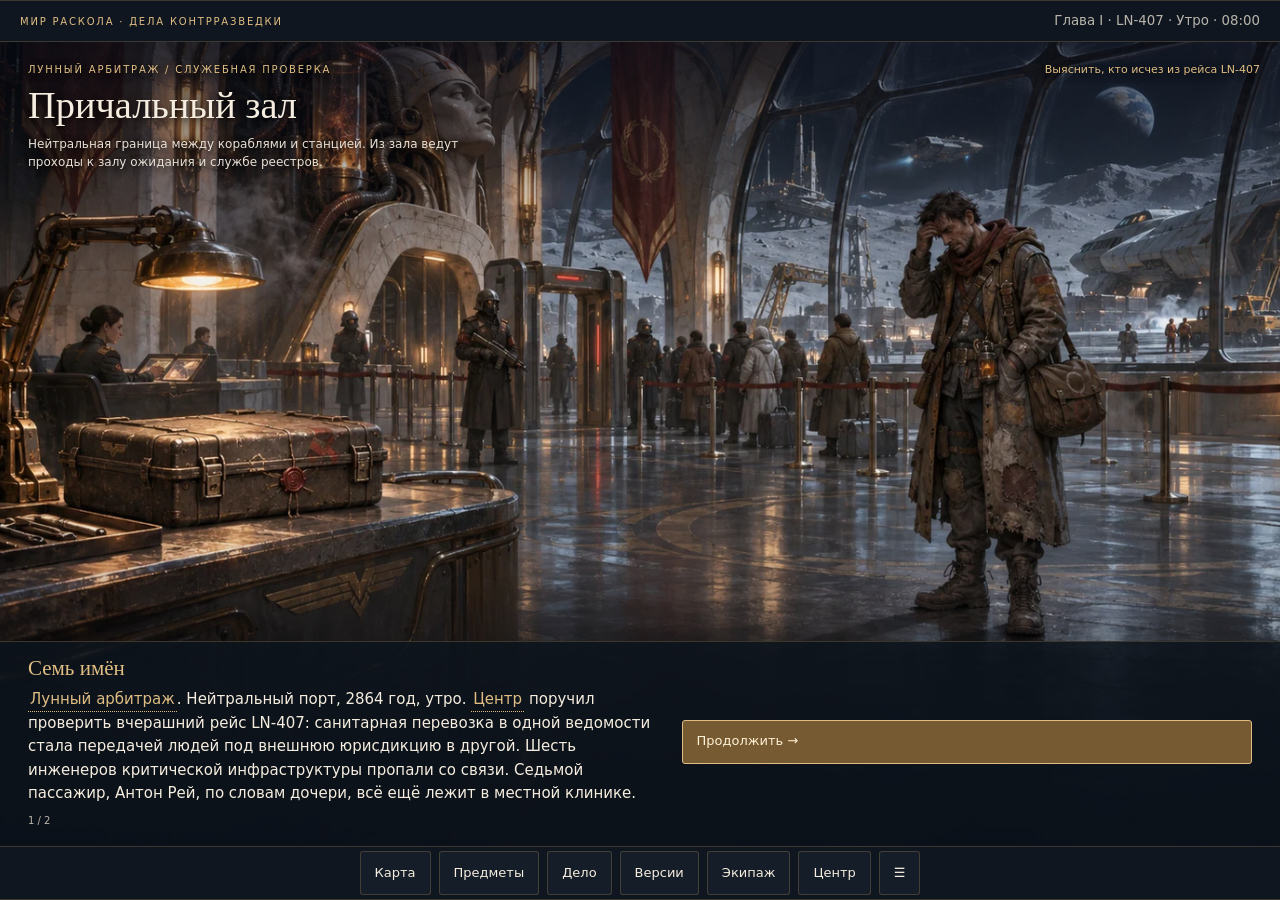
==== site/chapter/index.html @ bfdbfbe1 "Add illustrated lunar port investigation and preserve updated prologue" ====
<!doctype html><html lang="ru"><head><meta charset="utf-8"><meta name="viewport" content="width=device-width,initial-scale=1,viewport-fit=cover"><meta name="theme-color" content="#0b1016"><title>Семь имён · Лишний в списке</title><meta name="description" content="Первое расследование контрразведки в лунном порту."><link rel="stylesheet" href="style.css"><script defer src="data.js"></script><script defer src="engine.js"></script><script defer src="ui.js"></script></head><body><main id="app"></main><dialog id="panel"></dialog><div id="notice" role="status" aria-live="polite"></div><noscript>Включите JavaScript для игры.</noscript></body></html>
---- site/chapter/style.css ----
:root{color-scheme:dark;--ink:#f5eddf;--muted:#b8b4ac;--gold:#dfbd83;--edge:#aa8b584d;--dark:#0a1017;font:16px/1.5 system-ui,sans-serif}*{box-sizing:border-box}body{margin:0;background:var(--dark);color:var(--ink);overflow:hidden}button,a,select{font:inherit;touch-action:manipulation}button{cursor:pointer}button:disabled{opacity:.4;cursor:default}button:focus-visible,a:focus-visible{outline:2px solid var(--gold);outline-offset:3px}h1,h2,h3,p{margin:0}h1,h2,h3{font-family:Georgia,serif;font-weight:400}button{color:inherit}#app{height:100vh;height:100dvh}.game{height:100%;display:grid;grid-template-rows:42px minmax(0,1fr) 54px;max-width:1920px;margin:auto}.top,.toolbar{display:flex;align-items:center;gap:8px;padding:4px 20px;background:#10161f;border-block:1px solid var(--edge)}.top{justify-content:space-between}.brand,.eyebrow{font-size:10px;letter-spacing:.18em;text-transform:uppercase;color:var(--gold)}.top small{color:var(--muted)}.scene{position:relative;isolation:isolate;overflow:hidden;background:#28313a var(--art) center/cover no-repeat;min-height:0}.scene:before{content:'';position:absolute;z-index:-1;inset:0;background:linear-gradient(180deg,#070c18ad,transparent 28%,transparent 55%,#070c1888)}.place{position:absolute;left:28px;top:20px;text-shadow:0 2px 9px #000;pointer-events:none}.place h1{font-size:clamp(23px,3vw,40px)}.place p{font-size:12px;max-width:460px;color:#e7e0d5}.objective{position:absolute;right:20px;top:20px;font-size:11px;color:var(--gold);max-width:240px;text-align:right;text-shadow:0 2px 8px #000}.toolbar{justify-content:center;overflow-x:auto}.btn,.toolbar button,.choices button{min-height:44px;border:1px solid var(--edge);background:#17212bcc;padding:9px 14px;border-radius:3px;color:var(--ink);font-size:13px}.btn:hover,.toolbar button:hover,.choices button:hover{background:#3b342b;border-color:var(--gold)}.btn.primary{background:#ac8750;color:#111820;border-color:#e2bc7c}.hotspot{position:absolute;left:var(--x);top:var(--y);transform:translate(-50%,-50%);min-width:48px;min-height:48px;border:1px solid #e3c391b8;background:#111b279c;border-radius:50%;color:var(--gold);font-size:24px;box-shadow:0 0 20px #0007}.hotspot span{position:absolute;left:50%;top:100%;transform:translateX(-50%);font-size:11px;white-space:nowrap;background:#101722e0;padding:2px 6px;border-radius:3px;pointer-events:none}.hotspot.taken{opacity:.48}.actor{position:absolute;left:62%;top:16%;height:64%;width:24%;background:transparent;border:1px solid transparent;border-radius:45%;text-shadow:0 2px 7px #000}.actor:hover{border-color:#dfbd8366;background:#dfbd830b}.actor span{position:absolute;bottom:14%;left:50%;transform:translateX(-50%);background:#0c1421dd;border:1px solid var(--edge);padding:5px 12px;white-space:nowrap;border-radius:3px;font-size:12px}.thought{position:absolute;left:26px;bottom:24px;width:min(540px,65%);background:linear-gradient(90deg,#0a1118f5,#0a1118bf);border-left:2px solid var(--gold);padding:15px 20px;font-family:Georgia,serif;font-style:italic;font-size:16px;box-shadow:0 12px 40px #0005}.thought button{float:right;border:0;background:none;color:var(--gold);min-width:44px;min-height:44px;margin:-10px -12px 0 8px}.conversation{position:absolute;bottom:0;left:0;right:0;background:linear-gradient(180deg,#0c131be8,#0b1119fa);border-top:1px solid var(--edge);padding:14px 28px 18px;box-shadow:0 -15px 50px #0004;display:grid;grid-template-columns:minmax(0,1.1fr) minmax(0,1fr);gap:26px}.speaker{color:var(--gold);font:21px Georgia,serif;margin-bottom:7px}.speech{font-size:15px;line-height:1.55;min-height:3.1em;max-width:76ch}.speech em{color:#d6bf9e}.speech-controls{display:flex;align-items:center;gap:7px;margin-top:8px}.speech-controls small{font-size:10px;color:var(--muted)}.choices{display:grid;gap:5px;align-content:center}.choices button{text-align:left;background:#1b2530dd;line-height:1.3}.choices small{color:var(--muted);font-size:10px}.exit-list{position:absolute;bottom:20px;right:20px;display:flex;gap:6px;max-width:50%;flex-wrap:wrap;justify-content:flex-end}dialog{width:min(1000px,94vw);max-height:88dvh;border:1px solid #ad8b575e;background:#111a24;color:var(--ink);padding:0;border-radius:5px;box-shadow:0 25px 100px #000c}dialog::backdrop{background:#02060aba;backdrop-filter:blur(4px)}.panel-head{position:sticky;top:0;z-index:3;background:#111a24f5;padding:18px 24px 12px;display:flex;justify-content:space-between;align-items:center;border-bottom:1px solid var(--edge)}.panel-head h2{font-size:27px}.panel-body{padding:20px 24px;display:grid;gap:15px}.panel-body p{font-size:14px;line-height:1.65}.grid{display:grid;grid-template-columns:repeat(3,minmax(0,1fr));gap:10px}.card{padding:15px;background:#1a2530;border:1px solid var(--edge);border-radius:3px;display:grid;gap:10px;text-align:left}.card h3{font-size:20px}.card small,.muted{font-size:12px;color:var(--muted)}.actions{display:flex;gap:8px;flex-wrap:wrap}.tabs{display:flex;gap:5px;flex-wrap:wrap}.selected{outline:2px solid var(--gold)}.item-art{width:100%;max-height:250px;object-fit:contain;background:#081019;border:1px solid var(--edge);border-radius:4px}.detail-layout{display:grid;grid-template-columns:1fr 1.2fr;gap:24px;align-items:start}.document{padding:25px;background:#d6cdb9;color:#2c302f;font-family:Georgia,serif;font-size:17px!important;white-space:pre-wrap;border-left:8px solid #a4997f}.feedback{color:var(--gold);font-size:13px;min-height:20px}.evidence-list{display:grid;grid-template-columns:repeat(2,minmax(0,1fr));gap:7px}.evidence-choice{min-height:44px;background:#1c2835;border:1px solid var(--edge);text-align:left;padding:10px;color:var(--ink);border-radius:3px}.case-map{position:relative;background:linear-gradient(130deg,#172330,#101823);border:1px solid var(--edge);padding:20px}.case-map .grid{grid-template-columns:repeat(2,minmax(0,1fr))}.case-map .card{min-height:130px;background-position:center;background-size:cover;box-shadow:inset 0 0 0 1000px #07101aaa;text-shadow:0 2px 8px #000}.case-map .card:hover{box-shadow:inset 0 0 0 1000px #07101a66}.counter{color:var(--gold);font-size:11px;letter-spacing:.08em}.ending{position:absolute;inset:0;background:linear-gradient(90deg,#08101af5,#08101aa0);display:grid;align-content:center;padding:5vw;gap:18px}.ending h1{font-size:clamp(32px,5vw,64px);max-width:700px}.ending p{max-width:720px;font-size:17px}.cinema{position:absolute;inset:0;background:linear-gradient(90deg,#09111bf2,#09111b77);display:grid;align-content:center;padding:5vw;gap:16px;animation:reveal .5s ease}.cinema p{max-width:650px;font:24px/1.5 Georgia,serif}.cinema .actions{max-width:650px}#notice{position:fixed;z-index:10;left:50%;bottom:70px;transform:translateX(-50%);background:#152131ed;border:1px solid var(--edge);border-radius:3px;max-width:min(700px,90vw);padding:10px 18px;pointer-events:none;font-size:13px}#notice:empty{display:none}@keyframes reveal{from{opacity:0;filter:blur(4px)}to{opacity:1;filter:none}}@media(max-width:900px){.game{grid-template-rows:34px minmax(0,1fr) 51px}.top,.toolbar{padding:3px 10px}.top .brand{font-size:8px}.toolbar{gap:4px}.toolbar button{padding:7px 10px;font-size:11px;white-space:nowrap}.place{left:16px;top:12px}.place p{max-width:360px;font-size:11px}.objective{right:12px;top:12px;max-width:160px;font-size:10px}.conversation{gap:15px;padding:10px 16px}.speech{font-size:13px}.speaker{font-size:18px;margin-bottom:4px}.choices button{font-size:11px;padding:7px 10px}.speech-controls .btn{font-size:11px;padding:5px 8px}.hotspot span{font-size:10px}.grid{grid-template-columns:repeat(2,minmax(0,1fr))}.thought{font-size:14px;padding:12px 16px;bottom:18px;left:16px;max-width:60%}.panel-body{padding:16px}.panel-head{padding:12px 16px}.actor span{font-size:11px}.detail-layout{grid-template-columns:.8fr 1.2fr}}@media(max-height:550px){.place p{display:none}.conversation{padding:8px 16px;gap:14px}.speaker{font-size:17px;margin-bottom:3px}.speech{font-size:12px;line-height:1.4}.choices button{font-size:11px;min-height:44px}.speech-controls{margin-top:4px}.thought{font-size:13px;padding:8px 14px;max-width:55%}.panel-head h2{font-size:22px}.panel-body{padding:12px 18px}.objective{max-width:200px}}@media(prefers-reduced-motion:reduce){*{animation:none!important}}
.workbench{padding:18px;background:#08121c;border:1px solid #c3a47155;display:grid;gap:16px}.workbench-header{display:flex;justify-content:space-between;gap:15px}.workbench-columns{display:grid;grid-template-columns:1fr 1fr;gap:14px}.source-sheet{border:1px solid #8f947c55;background:#d1c9b8;color:#1c2c31;padding:15px;display:grid;gap:8px}.source-sheet h3{font-size:20px}.source-sheet button{background:#b5ad9a;border:1px solid #858374;color:#1b292e;min-height:48px;text-align:left;padding:8px 12px}.source-sheet button.selected{background:#e8d7aa;outline-color:#6e5026}.source-sheet small{font-size:11px;letter-spacing:.07em}.instrument{width:100%;height:110px;background:#04101a;border:1px solid #5e8a8777}.instrument polyline{fill:none;stroke:#90cbb4;stroke-width:2}.packet{min-height:70px;display:grid;gap:5px;background:#142834;border:1px solid #54817b;color:#b8e3d5;padding:12px;text-align:left}.packet code{font-size:14px;letter-spacing:.08em}.slot-row{display:flex;gap:8px;align-items:stretch;flex-wrap:wrap}.slot{border:1px dashed #b59c72;min-height:55px;min-width:90px;padding:8px;display:grid;align-content:center;font-size:12px;color:var(--gold)}.event-tile{display:grid;gap:6px;border:1px solid var(--edge);background:#203040;min-height:80px;text-align:left;color:var(--ink);padding:12px}.event-tile small{color:var(--gold)}.lab-table{border-collapse:collapse;width:100%;font-size:13px}.lab-table td,.lab-table th{padding:12px;border:1px solid #4f777055;text-align:left}.lab-table th{color:var(--gold)}.lab-table button{min-height:44px;background:#1c3b3d;color:var(--ink);border:1px solid #749b88;padding:8px 12px}.lab-table .selected{background:#416b59}.construct-note{font:italic 14px Georgia,serif;color:#c5b699}
.remote-contact{position:absolute;right:20px;top:96px;border-color:var(--gold);background:#0c1a28dd;max-width:260px;font-size:12px}
.lore-link{display:inline;color:var(--gold);background:none;border:0;border-bottom:1px dotted currentColor;padding:0 2px;margin:0;font:inherit;line-height:inherit;cursor:help}.lore-link:hover{color:#ffe1ab;border-bottom-style:solid}.document .lore-link{color:#584220}.lore-link:focus-visible{outline:2px solid var(--gold)}
.illustrated-map{position:relative;aspect-ratio:16/9;background:#17212e url('assets/station-map.webp') center/cover;border:1px solid var(--edge);border-radius:4px;box-shadow:inset 0 0 100px #03071266}.map-pin{position:absolute;left:var(--x);top:var(--y);transform:translate(-50%,-50%);min-width:48px;min-height:48px;background:#07111ccf;border:1px solid #d3b785;border-radius:50%;color:#ffe0a5;font-size:24px;box-shadow:0 0 15px #0008}.map-pin span{position:absolute;left:50%;top:100%;transform:translateX(-50%);background:#08121fea;border:1px solid var(--edge);font-size:11px;font-weight:400;white-space:nowrap;padding:3px 8px;border-radius:3px}.map-pin:hover,.map-pin:focus-visible{background:#9b7b3c;border-color:#fff1cf;box-shadow:0 0 25px #ffd99b66}.map-pin.here{border-width:2px;background:#5c4726df}.map-caption{display:flex;justify-content:space-between;gap:10px;color:var(--gold);font-size:10px;letter-spacing:.12em}.encounter-art{width:100%;max-height:290px;object-fit:cover;border:1px solid var(--edge);border-radius:3px}.cinema{background-image:linear-gradient(90deg,#07101af2,#07101a92),var(--combat-art);background-size:cover;background-position:center}.map-caption small{color:var(--muted);letter-spacing:0}
.illustrated-map{width:min(100%,calc(58dvh * 16 / 9));margin-inline:auto}
.btn.primary{background:#765a31;color:#fff1d5;border-color:#dfbd83}.btn.primary:hover{background:#8a6a3a;color:#fff8e9}
.ending h1{font-size:clamp(29px,4.1vw,54px)}.ending p{font-size:16px;line-height:1.5}.ending .muted{font-size:12px}.ending .actions{gap:6px}@media(max-height:550px){.ending{padding:22px 32px;gap:11px}.ending h1{font-size:30px}.ending p{font-size:14px}.ending .muted{font-size:11px}}
.item-thumb{display:block;width:100%;height:100px;object-fit:cover;border-radius:3px;border:1px solid #ad8e5855;background:#08121b}.inventory-card{align-content:start}.inventory-card h3{font-size:18px}.remote-contact{max-width:290px;line-height:1.3}
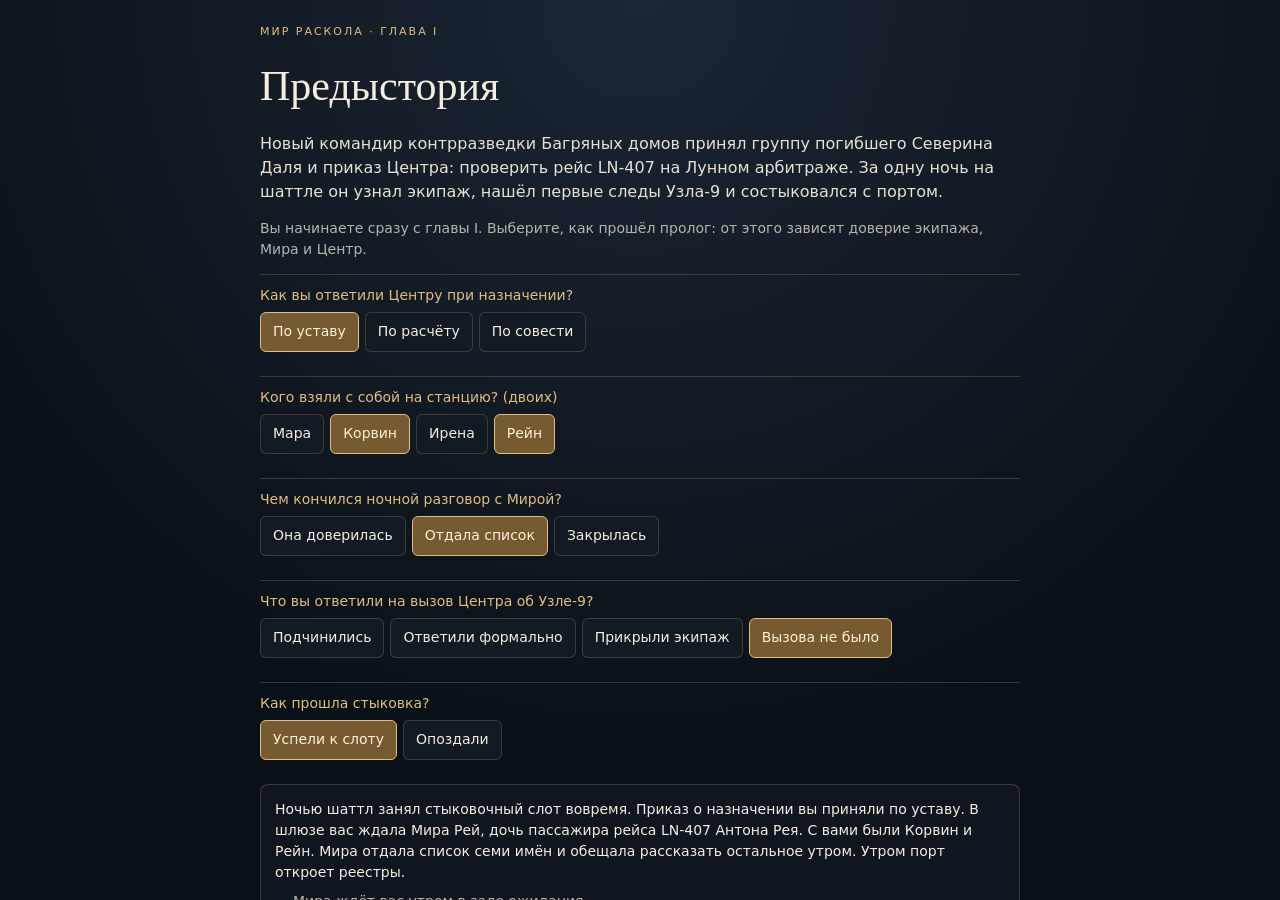
==== commit b1770efa: "Глава I после пролога: перенос в main, связка сюжета и предыстория - Глава I «Семь имён» перенесена " ====
--- a/site/chapter/index.html
+++ b/site/chapter/index.html
@@ -1 +1 @@
-<!doctype html><html lang="ru"><head><meta charset="utf-8"><meta name="viewport" content="width=device-width,initial-scale=1,viewport-fit=cover"><meta name="theme-color" content="#0b1016"><title>Семь имён · Лишний в списке</title><meta name="description" content="Первое расследование контрразведки в лунном порту."><link rel="stylesheet" href="style.css"><script defer src="data.js"></script><script defer src="engine.js"></script><script defer src="ui.js"></script></head><body><main id="app"></main><dialog id="panel"></dialog><div id="notice" role="status" aria-live="polite"></div><noscript>Включите JavaScript для игры.</noscript></body></html>
+<!doctype html><html lang="ru"><head><meta charset="utf-8"><meta name="viewport" content="width=device-width,initial-scale=1,viewport-fit=cover"><meta name="theme-color" content="#0b1016"><title>Семь имён · Лишний в списке</title><meta name="description" content="Первое расследование контрразведки в лунном порту."><link rel="stylesheet" href="style.css?v=1"><script defer src="data.js?v=1"></script><script defer src="engine.js?v=1"></script><script defer src="prior.js?v=1"></script><script defer src="ui.js?v=1"></script></head><body><main id="app"></main><dialog id="panel"></dialog><div id="notice" role="status" aria-live="polite"></div><noscript>Включите JavaScript для игры.</noscript></body></html>
--- a/site/chapter/style.css
+++ b/site/chapter/style.css
@@ -7,3 +7,19 @@
 .btn.primary{background:#765a31;color:#fff1d5;border-color:#dfbd83}.btn.primary:hover{background:#8a6a3a;color:#fff8e9}
 .ending h1{font-size:clamp(29px,4.1vw,54px)}.ending p{font-size:16px;line-height:1.5}.ending .muted{font-size:12px}.ending .actions{gap:6px}@media(max-height:550px){.ending{padding:22px 32px;gap:11px}.ending h1{font-size:30px}.ending p{font-size:14px}.ending .muted{font-size:11px}}
 .item-thumb{display:block;width:100%;height:100px;object-fit:cover;border-radius:3px;border:1px solid #ad8e5855;background:#08121b}.inventory-card{align-content:start}.inventory-card h3{font-size:18px}.remote-contact{max-width:290px;line-height:1.3}
+
+/* Предыстория перед главой */
+.prequel{position:fixed;inset:0;z-index:50;overflow-y:auto;background:radial-gradient(circle at 50% 0,#1b2633,#0a1017 70%);padding:24px 16px calc(24px + env(safe-area-inset-bottom))}
+.pq-card{max-width:760px;margin:0 auto;display:grid;gap:14px}
+.pq-kicker{font-size:11px;letter-spacing:.18em;text-transform:uppercase;color:var(--gold)}
+.pq-card h1{font-size:clamp(28px,5vw,42px)}
+.pq-lead{color:#e7e0d5}.pq-note{color:var(--muted);font-size:14px}
+.pq-q{display:grid;gap:6px;padding:10px 0;border-top:1px solid var(--edge)}
+.pq-q>span{font-size:14px;color:var(--gold)}
+.pq-seg{display:flex;flex-wrap:wrap;gap:6px}
+.pq-seg button{padding:8px 12px;font-size:14px;border:1px solid var(--edge);border-radius:6px;background:#121a24;min-height:40px}
+.pq-seg button.on{background:#765a31;border-color:var(--gold);color:#fff1d5}
+.pq-story{padding:14px;border:1px solid var(--edge);border-radius:8px;background:#0f1620;display:grid;gap:8px;font-size:14px}
+.pq-story ul{margin:0;padding-left:18px;color:var(--muted)}
+.pq-actions{display:flex;flex-wrap:wrap;gap:8px}
+.pq-actions .btn{font-size:15px;padding:10px 16px;min-height:44px;display:inline-flex;align-items:center;text-decoration:none}
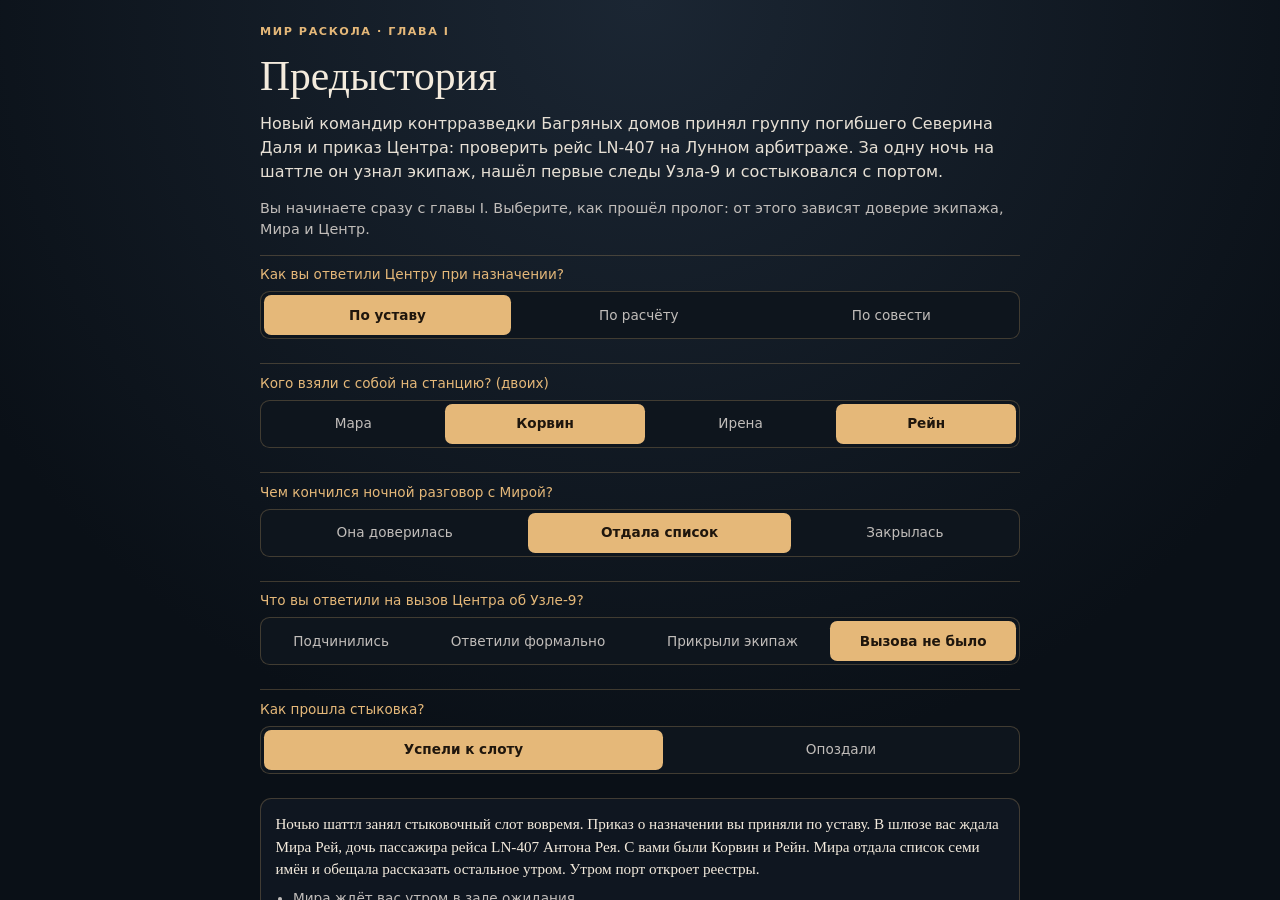
==== commit bd069f61: "Глава I в стиле пролога: общий интерфейс, эффекты и настройки - Глава подключает стили пролога: шапк" ====
--- a/site/chapter/index.html
+++ b/site/chapter/index.html
@@ -1 +1,28 @@
-<!doctype html><html lang="ru"><head><meta charset="utf-8"><meta name="viewport" content="width=device-width,initial-scale=1,viewport-fit=cover"><meta name="theme-color" content="#0b1016"><title>Семь имён · Лишний в списке</title><meta name="description" content="Первое расследование контрразведки в лунном порту."><link rel="stylesheet" href="style.css?v=1"><script defer src="data.js?v=1"></script><script defer src="engine.js?v=1"></script><script defer src="prior.js?v=1"></script><script defer src="ui.js?v=1"></script></head><body><main id="app"></main><dialog id="panel"></dialog><div id="notice" role="status" aria-live="polite"></div><noscript>Включите JavaScript для игры.</noscript></body></html>
+<!doctype html>
+<html lang="ru">
+<head>
+<meta charset="utf-8">
+<meta name="viewport" content="width=device-width,initial-scale=1,viewport-fit=cover">
+<meta http-equiv="Cache-Control" content="no-cache">
+<meta name="theme-color" content="#10151b">
+<meta name="description" content="Мир Раскола. Глава I «Семь имён»: первое расследование контрразведки в лунном порту.">
+<title>Семь имён · Мир Раскола</title>
+<script>
+/* Если браузер показал старую страницу из кэша, сверяемся с опубликованной версией и перезагружаемся */
+(function(){var built='v=1'.slice(2);try{fetch('./version.txt?'+Date.now(),{cache:'no-store'}).then(function(r){return r.ok?r.text():'';}).then(function(t){t=t.trim();if(t&&t!==built&&sessionStorage.getItem('tk-ch-reloaded')!==t){sessionStorage.setItem('tk-ch-reloaded',t);location.replace(location.pathname+location.search+(location.search?'&':'?')+'v='+t);}}).catch(function(){});}catch(e){}})();
+</script>
+<link rel="stylesheet" href="../prologue/prologue.css?v=1">
+<link rel="stylesheet" href="./style.css?v=1">
+<script src="./data.js?v=1" defer></script>
+<script src="./engine.js?v=1" defer></script>
+<script src="./prior.js?v=1" defer></script>
+<script src="./fx.js?v=1" defer></script>
+<script src="./ui.js?v=1" defer></script>
+</head>
+<body>
+<div id="app"></div>
+<dialog id="panel" aria-labelledby="panel-title"></dialog>
+<div id="status" role="status" aria-live="polite"></div>
+<noscript>Для игры требуется JavaScript.</noscript>
+</body>
+</html>
--- a/site/prologue/prologue.css
+++ b/site/prologue/prologue.css
@@ -0,0 +1,1046 @@
+:root {
+  color-scheme: dark;
+  --ink: #f4ebdd;
+  --muted: #c1bdba;
+  --gold: #e5b879;
+  --edge: #b794634d;
+  --panel: #151c25;
+  --dark: #090e15;
+  --gutter: clamp(.7rem, 2.5vw, 2rem);
+  font: 16px/1.45 system-ui, sans-serif;
+}
+* { box-sizing: border-box; }
+body { margin: 0; background: var(--dark); color: var(--ink); }
+button, a, select { font: inherit; }
+button, a { touch-action: manipulation; }
+button { cursor: pointer; }
+button:disabled { cursor: default; opacity: .54; }
+:focus-visible { outline: 2px solid #ffe2a8; outline-offset: 3px; }
+a { color: var(--gold); }
+h1, h2, h3, p { margin: 0; }
+h1, h2 { font-family: Georgia, serif; font-weight: 500; }
+h1 { font-size: clamp(1.35rem, 3.4vw, 2.9rem); line-height: 1.04; }
+h2 { font-size: clamp(1.3rem, 3vw, 1.95rem); }
+p { line-height: 1.48; overflow-wrap: anywhere; }
+small, .muted { color: var(--muted); }
+#app { height: 100vh; height: 100dvh; }
+.game {
+  height: 100%;
+  display: grid;
+  grid-template-rows: auto minmax(0, 1fr) auto;
+  max-width: 1800px;
+  margin: auto;
+  overflow: hidden;
+  background: var(--dark);
+}
+.top, .hud {
+  display: flex;
+  align-items: center;
+  gap: .4rem;
+  padding: .25rem var(--gutter);
+  background: linear-gradient(110deg, #131b26, #10151e 72%);
+  border-block: 1px solid #a78b5e3b;
+}
+.top { justify-content: space-between; min-height: 2.4rem; }
+.hud { justify-content: center; flex-wrap: wrap; }
+.brand, .kicker {
+  letter-spacing: .14em;
+  text-transform: uppercase;
+  font-size: .67rem;
+  font-weight: 750;
+  color: var(--gold);
+}
+.top-title { font-size: .82rem; color: var(--muted); }
+.scene {
+  position: relative;
+  isolation: isolate;
+  min-height: 0;
+  overflow: hidden;
+  background: #202831 var(--art) var(--art-position, center 54%) / cover no-repeat;
+}
+.scene::before {
+  position: absolute;
+  inset: 0;
+  z-index: -1;
+  content: "";
+  background: linear-gradient(180deg, #080d16ae, transparent 24%, transparent 67%, #070c14bd);
+  pointer-events: none;
+}
+.scene header {
+  position: absolute;
+  z-index: 2;
+  inset: .8rem var(--gutter) auto;
+  pointer-events: none;
+  text-shadow: 0 2px 9px #02060a;
+}
+.scene header h1 { margin-top: .2rem; }
+.scene.intro::before {
+  background: linear-gradient(90deg, #090e16f2, #090e16b3 37%, #090e162a 76%), linear-gradient(0deg, #090e16d9, transparent 55%);
+}
+.intro-copy {
+  position: absolute;
+  inset: auto auto clamp(1rem, 8vh, 4.5rem) clamp(1rem, 7vw, 6rem);
+  width: min(37rem, 88%);
+  display: grid;
+  gap: .7rem;
+}
+.intro-copy h1 { font-size: clamp(2rem, 5vw, 4.2rem); }
+.intro-copy p { max-width: 52ch; }
+.actions, .exits { display: flex; flex-wrap: wrap; gap: .4rem; align-items: center; }
+.btn, .btn-link, select {
+  min-height: 44px;
+  padding: .4rem .72rem;
+  border: 1px solid var(--edge);
+  border-radius: .33rem;
+  background: #202a35;
+  color: var(--ink);
+  font-size: .84rem;
+  text-decoration: none;
+}
+.btn-link { display: inline-flex; align-items: center; }
+.btn.primary { background: var(--gold); color: #211811; border-color: var(--gold); font-weight: 750; }
+.btn:hover:not(:disabled), .btn-link:hover { border-color: var(--gold); background-color: #37414b; }
+.btn.primary:hover:not(:disabled) { background: #ffd49b; }
+.hud .btn { border-color: transparent; background: transparent; }
+.hud .btn:hover { border-color: var(--edge); background: #222b37; }
+.exits { position: absolute; bottom: .55rem; left: var(--gutter); right: var(--gutter); z-index: 2; }
+.exits .btn { background: #111b27e8; }
+.hotspot {
+  position: absolute;
+  left: var(--x);
+  top: var(--y);
+  transform: translate(-50%, -50%);
+  display: grid;
+  justify-items: center;
+  gap: .15rem;
+  z-index: 2;
+  min-width: 44px;
+  min-height: 44px;
+  border: 0;
+  background: none;
+  color: var(--ink);
+  padding: 0;
+}
+.hotspot b {
+  display: grid;
+  place-items: center;
+  width: 2.15rem;
+  height: 2.15rem;
+  border: 1px solid #e5b879ab;
+  border-radius: 50%;
+  background: #17212be0;
+  color: var(--gold);
+  box-shadow: 0 0 0 .2rem #e5b87928, 0 .2rem .7rem #070c1470;
+}
+.hotspot span, .actor span {
+  font-size: .71rem;
+  background: #0c1520eb;
+  border: 1px solid var(--edge);
+  border-radius: .23rem;
+  padding: .12rem .32rem;
+  text-align: center;
+  line-height: 1.25;
+}
+.hotspot:hover b, .hotspot:focus-visible b { background: var(--gold); color: #1d1510; }
+.actor {
+  position: absolute;
+  left: var(--actor-x, 72%);
+  bottom: var(--actor-floor, 12%);
+  transform: translateX(-50%);
+  height: var(--actor-height, 65%);
+  width: clamp(5.2rem, 24vw, 19rem);
+  border: 0;
+  background: none;
+  color: var(--ink);
+  padding: 0;
+  display: grid;
+  justify-items: center;
+  align-items: end;
+  z-index: 1;
+  isolation: isolate;
+}
+.actor::before {
+  position: absolute;
+  content: "";
+  z-index: -1;
+  bottom: -.08rem;
+  width: var(--actor-shadow, 36%);
+  height: 4%;
+  left: 50%;
+  transform: translateX(-50%);
+  background: radial-gradient(ellipse, #040507bd 10%, #04050776 50%, transparent 72%);
+  pointer-events: none;
+}
+.actor img {
+  position: absolute;
+  inset: 0;
+  width: 100%;
+  height: 100%;
+  object-fit: contain;
+  object-position: bottom;
+  filter: saturate(.91) brightness(var(--actor-light, .92)) drop-shadow(0 .16rem .17rem #0204076b);
+  transition: filter .16s;
+  pointer-events: none;
+}
+.actor:hover img, .actor:focus-visible img {
+  filter: saturate(.95) brightness(1) drop-shadow(0 .15rem .16rem #020407a0);
+}
+.actor span { position: relative; z-index: 1; transform: translateY(35%); }
+.actor.speaking { pointer-events: none; }
+.actor.speaking span { display: none; }
+.thought, .conversation {
+  position: absolute;
+  left: var(--gutter);
+  right: var(--gutter);
+  z-index: 3;
+  background: linear-gradient(100deg, #141e2af7, #101722f2 70%);
+  border: 1px solid #bd975e78;
+  border-top-color: var(--gold);
+  border-radius: .36rem;
+  box-shadow: 0 .65rem 2rem #02060ab0;
+}
+.thought {
+  bottom: 3.65rem;
+  max-width: 38rem;
+  display: grid;
+  grid-template-columns: 1fr auto;
+  align-items: center;
+  column-gap: .75rem;
+  row-gap: .18rem;
+  padding: .53rem .7rem;
+}
+.thought .kicker { grid-column: 1 / -1; }
+.thought p { font: italic .99rem/1.34 Georgia, serif; }
+.conversation {
+  bottom: .64rem;
+  display: grid;
+  align-content: start;
+  gap: .28rem;
+  max-height: 57%;
+  overflow: auto;
+  overscroll-behavior: contain;
+  padding: .65rem .78rem .68rem;
+}
+.conversation .speaker-name { font: 500 clamp(1.1rem, 2.5vw, 1.6rem)/1 Georgia, serif; color: var(--gold); }
+.conversation .speaker-role { color: var(--muted); font-size: .73rem; }
+.conversation p {
+  font: 1.05rem/1.43 Georgia, serif;
+  letter-spacing: .008em;
+  max-width: 77ch;
+  padding: .18rem 0 .34rem;
+}
+.conversation .actions { align-items: stretch; gap: .35rem; }
+.conversation .actions .btn {
+  min-height: 44px;
+  flex: 1 1 9rem;
+  background: #25323e;
+  text-align: left;
+  font-size: .79rem;
+  line-height: 1.25;
+}
+.conversation .actions .btn.primary { background: var(--gold); text-align: center; }
+.conversation .actions .btn:hover:not(:disabled) { background: #3c4752; }
+.conversation .actions .btn.primary:hover:not(:disabled) { background: #ffd49b; }
+.conversation .conversation-tools .btn,
+.conversation [data-act="end-talk"], .conversation [data-value="crew-bio"] { flex: 0 1 auto; color: #ded2bf; }
+#panel {
+  width: min(49rem, calc(100% - 1rem));
+  max-height: calc(100dvh - 1rem);
+  overscroll-behavior: contain;
+  color: var(--ink);
+  background: linear-gradient(125deg, #1b2631, #131b25 72%);
+  border: 1px solid #bea176;
+  border-radius: .55rem;
+  padding: .85rem;
+  box-shadow: 0 1.3rem 4rem #000a;
+}
+#panel::backdrop { background: #060a12cc; }
+.panel-head {
+  position: sticky;
+  top: -.85rem;
+  z-index: 1;
+  background: #18232e;
+  display: flex;
+  align-items: center;
+  justify-content: space-between;
+  gap: .5rem;
+  padding: .2rem 0 .55rem;
+  border-bottom: 1px solid var(--edge);
+}
+.panel-body, .stack { display: grid; gap: .58rem; margin-top: .55rem; }
+.card { padding: .65rem; border: 1px solid var(--edge); background: #202c36; border-radius: .34rem; }
+.grid { display: grid; grid-template-columns: repeat(2, minmax(0, 1fr)); gap: .5rem; }
+.grid label { display: grid; align-content: start; gap: .25rem; }
+.prop { width: 100%; max-height: 10rem; object-fit: cover; border-radius: .32rem; }
+.sheet { white-space: pre-line; }
+#status {
+  position: fixed;
+  bottom: 3.7rem;
+  right: var(--gutter);
+  max-width: min(85%, 34rem);
+  z-index: 5;
+  padding: .42rem .7rem;
+  border-radius: .33rem;
+  background: #243540;
+  border: 1px solid var(--edge);
+}
+#status:empty { display: none; }
+#panel-feedback:not(:empty) {
+  margin-top: .45rem;
+  padding: .42rem .55rem;
+  border: 1px solid var(--edge);
+  border-radius: .3rem;
+  background: #273642;
+  color: #ffe6b9;
+}
+.ship-plan {
+  position: relative;
+  isolation: isolate;
+  min-height: clamp(15rem, 50dvh, 27rem);
+  border: 1px solid var(--edge);
+  border-radius: .4rem;
+  background: #18232c url("assets/ship-map.webp") center / contain no-repeat;
+}
+.ship-plan::before {
+  position: absolute;
+  content: "";
+  inset: 0;
+  background: linear-gradient(0deg, #11182163, transparent 48%);
+  z-index: -1;
+}
+.ship-plan svg { display: none; }
+.ship-plan > div {
+  position: absolute;
+  left: var(--x);
+  top: var(--y);
+  transform: translate(-50%, -50%);
+  max-width: 28%;
+  text-align: center;
+}
+.ship-plan .btn {
+  background: #152130eb;
+  color: var(--ink);
+  line-height: 1.2;
+  box-shadow: 0 .2rem .75rem #0008;
+}
+.ship-plan .btn.primary { background: #dab17a; color: #1c1712; opacity: 1; }
+@media (max-height: 650px) {
+  .intro-copy { bottom: 1.15rem; }
+  .top-title { display: none; }
+  .conversation { max-height: 54%; }
+  .conversation p { font-size: 1rem; }
+}
+@media (max-width: 590px) {
+  .top, .hud { padding: .22rem .38rem; }
+  .hud .btn { padding: .28rem .37rem; font-size: .72rem; }
+  .grid { grid-template-columns: 1fr; }
+  .thought { grid-template-columns: 1fr; }
+  .ship-plan .btn { font-size: .68rem; padding: .25rem; }
+}
+@media (prefers-reduced-motion: reduce) {
+  * { transition: none !important; }
+}
+
+.embedded-actor {
+  position: absolute;
+  z-index: 1;
+  left: var(--actor-x, 67%);
+  top: var(--actor-y, 48%);
+  width: var(--actor-width, 23%);
+  height: var(--actor-height, 65%);
+  transform: translate(-50%, -50%);
+  display: grid;
+  justify-items: center;
+  align-items: end;
+  padding: 0;
+  color: var(--ink);
+  background: transparent;
+  border: 1px solid transparent;
+  border-radius: 1rem;
+}
+.embedded-actor > span {
+  padding: .18rem .43rem;
+  color: #f9e8cb;
+  background: #0b1420e6;
+  border: 1px solid #c39b648e;
+  border-radius: .24rem;
+  font-size: .73rem;
+}
+.embedded-actor:hover > span, .embedded-actor:focus-visible > span {
+  background: var(--gold);
+  color: #211811;
+}
+.embedded-actor:focus-visible { outline-style: dashed; outline-offset: 0; }
+.conversation .conversation-tools {
+  display: flex;
+  flex-wrap: wrap;
+  gap: .35rem;
+  align-items: center;
+}
+.conversation .conversation-tools .btn {
+  min-height: 34px;
+  padding: .24rem .48rem;
+  border-color: transparent;
+  background: transparent;
+  font-size: .76rem;
+}
+.conversation .reply { border-left-color: #c4985b; }
+@media (pointer: coarse) {
+  .conversation .conversation-tools .btn { min-height: 44px; }
+}
+.evidence-desk button{width:100%;text-align:left}
+.lab-reference svg,.trace-card svg{width:100%;height:3rem;display:block}
+.lab-traces{display:grid;grid-template-columns:repeat(3,minmax(0,1fr));gap:.5rem}
+.trace-card{padding:.55rem;border:1px solid var(--edge);background:#112028;color:var(--ink);text-align:left;border-radius:.4rem;min-height:44px}
+.trace-card:hover,.trace-card:focus-visible{border-color:#a1e5d7;background:#1c3239}
+.ship-plan{width:min(100%,60dvh);aspect-ratio:3/2;min-height:0;margin:auto;background-size:100% 100%}
+.conversation .reply{display:flex;gap:.35rem;flex-wrap:wrap}
+.conversation .reply .btn{flex:1 1 11rem;text-align:left}
+/* Телефон: имя и должность, подписи у края, собеседник в кадре */
+.conversation .speaker { display: flex; flex-wrap: wrap; align-items: baseline; column-gap: .55rem; row-gap: .1rem; }
+.hotspot { left: clamp(3.4rem, var(--x), calc(100% - 3.4rem)); }
+.hotspot span { white-space: nowrap; }
+@media (max-width: 760px) {
+  .scene.has-crew { --art-position: 72% 54%; }
+  .scene.has-crew .embedded-actor { --actor-x: 74%; --actor-width: 42%; }
+}
+/* Ответ Центру */
+.reply-choices { display: grid; gap: .45rem; }
+.reply-choice { display: grid; gap: .2rem; text-align: left; padding: .6rem .75rem; }
+.reply-choice strong { color: var(--gold); font-size: .8rem; letter-spacing: .06em; text-transform: uppercase; }
+.reply-choice span { font: italic .98rem/1.35 Georgia, serif; }
+/* Рабочий стол: связи */
+.desk-board { position: relative; display: grid; grid-template-columns: minmax(0, 1fr) minmax(2.2rem, 3.5rem) minmax(0, 1fr); align-items: start; }
+.desk-col { display: grid; gap: .4rem; }
+.desk-col:last-of-type { grid-column: 3; }
+.desk-col h3 { font-size: .78rem; letter-spacing: .08em; text-transform: uppercase; color: var(--muted); }
+.desk-lines { position: absolute; inset: 0; width: 100%; height: 100%; pointer-events: none; overflow: visible; }
+.desk-lines line { stroke-width: 3; stroke-linecap: round; }
+.desk-lines .same { stroke: #8fdcc8; fill: #8fdcc8; }
+.desk-lines .diff { stroke: #f08d76; fill: #f08d76; }
+.desk-lines .pending { stroke: var(--gold); fill: var(--gold); stroke-dasharray: 6 5; }
+.desk-field {
+  display: grid; gap: .1rem; text-align: left; min-height: 3.4rem; padding: .45rem .55rem;
+  border: 1px solid var(--edge); border-radius: .35rem; background: #e9dcc3; color: #1d1913;
+  font: .92rem/1.25 Georgia, serif; touch-action: none; user-select: none; -webkit-user-select: none;
+  box-shadow: 0 .15rem .4rem #0006;
+}
+.desk-field small { font: 600 .62rem/1.2 system-ui, sans-serif; letter-spacing: .07em; text-transform: uppercase; color: #6a5b45; }
+.desk-field.picked { outline: 3px solid var(--gold); outline-offset: 1px; }
+.desk-field.linked { background: #f4ead6; }
+.desk-choose { border-color: var(--gold); }
+.desk-links { display: flex; flex-wrap: wrap; gap: .35rem; }
+.link-chip { border-radius: 99px; padding: .3rem .7rem; min-height: 36px; border: 1px solid; background: transparent; font-size: .78rem; color: var(--ink); }
+.link-chip.same { border-color: #8fdcc8; }
+.link-chip.diff { border-color: #f08d76; }
+.link-chip b { margin-left: .25rem; color: var(--muted); }
+/* Кодовый диск */
+.safe-wrap { display: flex; flex-wrap: wrap; align-items: center; justify-content: center; gap: 1rem; }
+.dial { width: min(17rem, 78vw); aspect-ratio: 1; touch-action: none; cursor: grab; user-select: none; }
+.dial:active { cursor: grabbing; }
+.dial-bezel { fill: #0d1217; stroke: #6f5534; stroke-width: 3; }
+.dial-plate { stroke: #00000080; stroke-width: 2; }
+.dial-knurl { stroke: #4a3218; stroke-width: 1.6; }
+.dial-tick { stroke: #e7d3ae; stroke-width: 2; }
+.dial-num { fill: #f2e4c8; font: 600 11px Georgia, serif; text-anchor: middle; dominant-baseline: middle; }
+.dial-hub { fill: #1a222b; stroke: #8b6a3e; stroke-width: 1.5; }
+.dial-grip { stroke: #e5b879; stroke-width: 4; stroke-linecap: round; }
+.dial-marker { fill: #e5b879; stroke: #120d08; stroke-width: 1.5; transition: fill .15s; }
+.dial-marker.hit { animation: dial-hit .45s ease-out; }
+@keyframes dial-hit { 0% { fill: #fff6dc; filter: drop-shadow(0 0 6px #ffe2a8); } 100% { fill: #e5b879; } }
+.dial-side { display: grid; justify-items: center; gap: .3rem; }
+.dial-readout-label { font-size: .68rem; letter-spacing: .12em; text-transform: uppercase; color: var(--muted); }
+.dial-readout { font: 2.4rem/1 Georgia, serif; color: var(--gold); min-width: 3ch; text-align: center; }
+.pips { display: flex; gap: .35rem; }
+.pip { width: 2rem; height: 2rem; display: grid; place-items: center; border: 1px solid var(--edge); border-radius: .3rem; font-family: Georgia, serif; }
+.pip.on { border-color: var(--gold); color: var(--gold); }
+@media (prefers-reduced-motion: reduce) { .dial-marker.hit { animation: none; fill: #fff6dc; } }
+/* Шапка окна вместе с сообщением всегда видна при прокрутке */
+.panel-top { position: sticky; top: -.85rem; z-index: 2; background: #18232e; margin: -.85rem -.85rem 0; padding: .85rem .85rem .1rem; }
+.panel-top .panel-head { position: static; }
+.panel-top #panel-feedback:not(:empty) { margin-bottom: .45rem; }
+.desk-result { padding: .55rem .7rem; border: 1px solid #f08d76; border-radius: .35rem; background: #3a2520; color: #ffd9cf; animation: desk-shake .35s; }
+@keyframes desk-shake { 0%,100% { transform: none; } 25% { transform: translateX(-5px); } 75% { transform: translateX(5px); } }
+@media (prefers-reduced-motion: reduce) { .desk-result { animation: none; } }
+
+/* Лаборатория: спектр */
+.lab-scope { display: grid; gap: .6rem; }
+.lab-svg { width: 100%; height: auto; background: rgba(0,0,0,.35); border-radius: 8px; }
+.lab-axis { stroke: rgba(255,255,255,.15); stroke-width: .4; }
+.lab-ref { fill: none; stroke: rgba(160,200,255,.45); stroke-width: 1.4; stroke-dasharray: 2 1.5; }
+.lab-sample { fill: none; stroke: #ffcf6b; stroke-width: 1.2; }
+.lab-slider { display: grid; gap: .25rem; font-size: .9rem; }
+.lab-slider input { width: 100%; height: 2.2rem; accent-color: #ffcf6b; }
+.lab-match b { font-variant-numeric: tabular-nums; color: #ff8a6b; }
+.lab-match b.ok { color: #7ee08a; }
+
+/* Шлюз: проверка навыка */
+.skill-check { display: grid; justify-items: center; gap: .4rem; width: 100%; padding: .8rem; background: rgba(0,0,0,.3); border: 1px solid rgba(255,255,255,.15); border-radius: 12px; color: inherit; font: inherit; cursor: pointer; touch-action: manipulation; }
+.skill-check svg { width: min(62vw, 240px); height: auto; }
+.skill-check span { font-weight: 700; letter-spacing: .08em; text-transform: uppercase; }
+.skill-check:active { transform: scale(.98); }
+.skill-ring { fill: none; stroke: rgba(255,255,255,.25); stroke-width: 4; }
+.skill-zone { fill: none; stroke: #d9a53a; stroke-width: 7; }
+.skill-great { fill: none; stroke: #fff3c4; stroke-width: 7; }
+.skill-needle { stroke: #ff5a4a; stroke-width: 3; stroke-linecap: round; }
+.skill-hub { fill: #ff5a4a; }
+
+/* Журнал версий */
+.versions { display: grid; gap: .6rem; }
+.version { display: grid; grid-template-columns: 1fr 1fr; gap: .35rem; }
+.version .kicker { grid-column: 1 / -1; }
+.version-field { display: grid; align-content: start; font-size: .9rem; text-align: left; gap: .1rem; padding: .5rem .6rem; border-radius: 8px; border: 1px solid rgba(255,255,255,.12); background: rgba(255,255,255,.04); color: inherit; font: inherit; cursor: pointer; }
+.version-field small { opacity: .65; font-size: .75rem; }
+.version-field.changed { border-color: #d9a53a; background: rgba(217,165,58,.12); }
+
+/* Кабина: подход к причалу */
+.approach { position: relative; display: grid; grid-template-columns: 1fr auto; gap: .6rem; align-items: start; }
+#approach-svg { width: 100%; height: 40vh; max-height: 420px; background: radial-gradient(circle at 50% 0, #1b2840, #05070c); border-radius: 12px; touch-action: none; cursor: ew-resize; }
+.ap-edge { fill: none; stroke: #4fb3ff; stroke-width: .8; opacity: .8; }
+.ap-center { fill: none; stroke: rgba(79,179,255,.25); stroke-width: .5; stroke-dasharray: 2 3; }
+.ap-dock { fill: #d9a53a; }
+.ap-ship { fill: #e8eef7; }
+.ap-ship.warn { fill: #ff5a4a; }
+.ap-hud { display: grid; gap: .5rem; font-size: .85rem; min-width: 7rem; }
+.ap-hud b { display: block; font-size: 1.1rem; font-variant-numeric: tabular-nums; }
+.ap-hud b.ok { color: #7ee08a; }
+.ap-hud b.bad { color: #ff8a6b; }
+.ap-hint { color: #ffcf6b; min-height: 2.5em; }
+.ap-brake { user-select: none; -webkit-user-select: none; touch-action: none; }
+@media (max-width: 520px) { .approach { grid-template-columns: 1fr; } .ap-hud { grid-template-columns: 1fr 1fr; } .ap-hint { grid-column: 1 / -1; } }
+
+/* Экипаж и отношения */
+.crew-grid { display: grid; grid-template-columns: repeat(auto-fit, minmax(240px, 1fr)); gap: .7rem; }
+.crew-card { display: grid; gap: .45rem; }
+.crew-head strong { display: block; font-size: 1.05rem; }
+.crew-head small { opacity: .7; }
+.bond { display: grid; grid-template-columns: 5.2rem auto 1fr; align-items: center; gap: .5rem; font-size: .85rem; }
+.bond-name { opacity: .75; }
+.bond-pips { display: inline-flex; gap: 3px; }
+.bond-pips i { width: 12px; height: 12px; border-radius: 3px; background: rgba(255,255,255,.1); }
+.bond-pips i.mid { width: 4px; background: rgba(255,255,255,.35); }
+.bond-pips i.pos { background: #7ee08a; }
+.bond-pips i.neg { background: #ff7a5c; }
+.bond-level { font-weight: 600; }
+.crew-perk { margin: 0; font-size: .85rem; opacity: .6; }
+.crew-perk.on { opacity: 1; color: #ffcf6b; }
+.crew-likes { opacity: .65; }
+.crew-log { margin: 0; padding-left: 1rem; font-size: .8rem; }
+.crew-log .up { color: #7ee08a; }
+.crew-log .down { color: #ff8a6b; }
+.crew-pairs { display: grid; gap: .4rem; }
+.crew-pair { display: grid; gap: .1rem; font-size: .9rem; padding: .5rem .6rem; border-left: 2px solid rgba(217,165,58,.6); background: rgba(255,255,255,.03); }
+.crew-summary { list-style: none; padding: 0; margin: .6rem 0 1rem; display: grid; gap: .25rem; }
+
+/* =========================================================
+   Интерфейс 2.0: верхняя панель, анимации, диалоги, окна
+   ========================================================= */
+:root { --ease-out: cubic-bezier(.2,.8,.2,1); --glass: #0d141deb; }
+.game { grid-template-rows: auto minmax(0, 1fr); }
+.hud { display: none; }
+.ico { width: 20px; height: 20px; fill: none; stroke: currentColor; stroke-width: 1.6; stroke-linecap: round; stroke-linejoin: round; flex: none; }
+
+/* Верхняя панель: на ПК одна строка, на телефоне две */
+.top {
+  display: grid; grid-template-columns: auto 1fr auto; align-items: center; gap: .5rem;
+  padding: calc(.3rem + env(safe-area-inset-top)) var(--gutter) .3rem;
+  background: linear-gradient(180deg, #121a25, #0e141d); border-bottom: 1px solid #a78b5e3b; border-top: 0;
+  position: relative; z-index: 4; box-shadow: 0 .4rem 1.2rem #0006;
+}
+.top .brand { display: grid; line-height: 1.15; font-size: .7rem; white-space: nowrap; }
+.top .brand b { color: var(--gold); }
+.top .brand small { color: var(--muted); letter-spacing: .06em; text-transform: none; font-weight: 500; font-size: .68rem; }
+.tabs { display: flex; justify-content: center; gap: .15rem; }
+.tab {
+  position: relative; display: inline-flex; align-items: center; gap: .4rem; min-height: 40px; padding: .3rem .7rem;
+  border: 1px solid transparent; border-radius: .5rem; background: transparent; color: #d9cdb9; font-size: .82rem;
+  transition: background .2s, color .2s, transform .15s;
+}
+.tab:hover { background: #1f2a36; color: var(--ink); }
+.tab:active { transform: scale(.94); }
+.tab .dot { position: absolute; top: .35rem; right: .45rem; width: .5rem; height: .5rem; border-radius: 50%; background: #ff8a5c; box-shadow: 0 0 0 2px #0e141d; animation: dot-pulse 1.8s ease-in-out infinite; }
+@keyframes dot-pulse { 50% { transform: scale(1.35); } }
+.meta { display: flex; align-items: center; gap: .35rem; justify-content: flex-end; }
+.clock { display: inline-flex; align-items: center; gap: .3rem; font-size: .78rem; color: var(--muted); }
+.clock .ico { width: 16px; height: 16px; }
+.icon-btn {
+  display: inline-grid; place-items: center; width: 40px; height: 40px; flex: none; padding: 0;
+  border: 1px solid var(--edge); border-radius: .55rem; background: #1a2430; color: var(--ink);
+  transition: background .2s, transform .15s, border-color .2s;
+}
+.icon-btn:hover { background: #2a3644; border-color: var(--gold); }
+.icon-btn:active { transform: scale(.92); }
+.top.bare { grid-template-columns: 1fr auto; }
+@media (max-width: 760px) {
+  .top { grid-template-columns: 1fr auto; grid-template-areas: "brand meta" "tabs tabs"; row-gap: .15rem; padding-bottom: .15rem; }
+  .top .brand { grid-area: brand; }
+  .top .meta { grid-area: meta; }
+  .tabs { grid-area: tabs; display: grid; grid-template-columns: repeat(6, 1fr); gap: 0; border-top: 1px solid #a78b5e24; padding-top: .1rem; }
+  .tab { flex-direction: column; gap: .1rem; padding: .25rem 0; min-height: 46px; font-size: .64rem; border-radius: .4rem; }
+  .tab .dot { right: calc(50% - 1.05rem); top: .2rem; }
+  .icon-btn { width: 38px; height: 38px; }
+}
+
+/* Слой арта сцены: отдельный, чтобы его можно было анимировать */
+.scene { background: #0b1017; }
+.scene-art { position: absolute; inset: 0; z-index: -2; background: #202831 var(--art) var(--art-position, center 54%) / cover no-repeat; }
+.scene-art.kb { animation: kenburns 26s ease-in-out infinite alternate; transform-origin: 60% 40%; }
+@keyframes kenburns { from { transform: scale(1); } to { transform: scale(1.08) translate(-1%, -1%); } }
+.scene.enter .scene-art { animation: art-in .9s var(--ease-out) both; }
+.scene.enter .scene-art.kb { animation: art-in .9s var(--ease-out) both, kenburns 26s ease-in-out .9s infinite alternate; }
+@keyframes art-in { from { opacity: 0; transform: scale(1.06); filter: brightness(.4) blur(2px); } to { opacity: 1; transform: none; filter: none; } }
+.scene.enter > header { animation: rise .7s var(--ease-out) .15s both; }
+.scene.enter .hotspot { animation: pop .5s var(--ease-out) both; animation-delay: calc(.35s + var(--i, 0) * .08s); }
+.scene.enter .exits { animation: rise .6s var(--ease-out) .45s both; }
+.scene.enter .embedded-actor { animation: fade .8s ease .3s both; }
+@keyframes rise { from { opacity: 0; transform: translateY(14px); } to { opacity: 1; transform: none; } }
+@keyframes fade { from { opacity: 0; } to { opacity: 1; } }
+@keyframes pop { from { opacity: 0; transform: translate(-50%, -50%) scale(.6); } to { opacity: 1; transform: translate(-50%, -50%) scale(1); } }
+
+/* Точки интереса дышат */
+.hotspot b { position: relative; transition: transform .2s, background .2s; }
+.hotspot b::after { content: ""; position: absolute; inset: -5px; border-radius: 50%; border: 1px solid #e5b87999; animation: ring 2.6s ease-out infinite; pointer-events: none; }
+.hotspot.done b::after { display: none; }
+.hotspot:hover b, .hotspot:focus-visible b { transform: scale(1.12); }
+.hotspot:active b { transform: scale(.92); }
+@keyframes ring { 0% { transform: scale(.85); opacity: .9; } 80%, 100% { transform: scale(1.5); opacity: 0; } }
+.exits .exit { border-radius: 99px; padding-inline: .9rem; backdrop-filter: blur(6px); background: #0f1823d9; transition: transform .15s, background .2s; }
+.exits .exit:active { transform: scale(.95); }
+.exits .exit span { color: var(--gold); }
+
+/* Печатающийся текст */
+.tw .tw-off { color: transparent; }
+.typing .after-type, .typing .reply, .typing .conversation-tools { opacity: 0; pointer-events: none; transform: translateY(6px); }
+.after-type, .conversation .reply, .conversation-tools { transition: opacity .35s ease, transform .35s var(--ease-out); }
+.typing-host.typing { cursor: pointer; }
+.typing .tw .tw-on::after { content: "▍"; color: var(--gold); animation: caret .8s steps(1) infinite; margin-left: 1px; }
+@keyframes caret { 50% { opacity: 0; } }
+.intro-copy .after-type { display: grid; gap: .7rem; }
+.progress-dots { display: flex; gap: .4rem; margin-top: .3rem; }
+.progress-dots i { width: 1.6rem; height: 3px; border-radius: 3px; background: #ffffff30; transition: background .4s; }
+.progress-dots i.on { background: var(--gold); }
+
+/* Диалог: табличка с именем, текст, варианты ответа */
+.conversation {
+  padding: 1.15rem .95rem .8rem; gap: .45rem; overflow: visible; max-height: none;
+  background: linear-gradient(180deg, #0f1824f2, #0a1119f7); backdrop-filter: blur(10px);
+  border: 1px solid #bd975e66; border-top: 2px solid var(--gold); border-radius: .75rem;
+}
+.conversation.enter { animation: talk-in .45s var(--ease-out) both; }
+@keyframes talk-in { from { opacity: 0; transform: translateY(40px); } to { opacity: 1; transform: none; } }
+.nameplate {
+  position: absolute; top: 0; left: .8rem; right: .8rem; transform: translateY(-58%);
+  display: flex; align-items: center; gap: .5rem; pointer-events: none;
+}
+.nameplate .speaker-name {
+  padding: .28rem .75rem; border-radius: .4rem; background: linear-gradient(180deg, #e9bf83, #c99a5a); color: #1e150c;
+  font: 600 1rem/1.1 Georgia, serif; box-shadow: 0 .3rem .8rem #0008; white-space: nowrap;
+}
+.nameplate .speaker-role { font-size: .72rem; color: #e7dccb; text-shadow: 0 1px 4px #000; white-space: nowrap; overflow: hidden; text-overflow: ellipsis; }
+.nameplate .mood { font-size: .66rem; letter-spacing: .06em; text-transform: uppercase; padding: .12rem .45rem; border-radius: 99px; border: 1px solid currentColor; background: #0b1119e0; white-space: nowrap; }
+.mood-up { color: #8fe39b; } .mood-down { color: #ff9a7a; } .mood-flat { color: #c9c0b2; }
+.nameplate .talk-close { margin-left: auto; pointer-events: auto; width: 34px; height: 34px; background: #0e1620; }
+.conversation .tw { font: 1.07rem/1.5 Georgia, serif; min-height: 3em; padding: .1rem 0 .2rem; max-width: 72ch; }
+.conversation .reply { display: grid; gap: .35rem; }
+.choice {
+  display: grid; grid-template-columns: 1.7rem 1fr; align-items: center; gap: .55rem; width: 100%; min-height: 44px;
+  padding: .45rem .6rem; text-align: left; color: var(--ink); font-size: .9rem; line-height: 1.3;
+  background: #ffffff08; border: 1px solid #ffffff14; border-left: 3px solid var(--gold); border-radius: .45rem;
+  transition: background .2s, transform .15s, border-color .2s;
+}
+.choice b { display: grid; place-items: center; width: 1.6rem; height: 1.6rem; border-radius: 50%; background: #e5b87926; color: var(--gold); font-size: .78rem; }
+.choice:hover { background: #e5b8791f; border-color: #e5b87966; transform: translateX(3px); }
+.choice:active { transform: scale(.98); }
+.choice.asked { border-left-color: #6b6255; color: #b4aa9b; }
+.choice.asked b { background: #ffffff10; color: #8d8579; }
+.conversation:not(.typing) .choice { animation: rise .35s var(--ease-out) both; animation-delay: calc(var(--i, 0) * .06s); }
+.conversation .next { justify-self: end; min-width: 8rem; }
+.conversation .conversation-tools { display: flex; flex-wrap: wrap; gap: .3rem; }
+.conversation .conversation-tools .btn {
+  min-height: 36px; padding: .25rem .65rem; border-radius: 99px; font-size: .76rem;
+  background: #1b2633; border: 1px solid #e5b87940; color: #e8dcc8; flex: 0 1 auto;
+}
+.conversation .conversation-tools .btn:hover:not(:disabled) { border-color: var(--gold); background: #263342; }
+@media (pointer: coarse) { .conversation .conversation-tools .btn { min-height: 40px; } }
+.conversation-scroll { max-height: 100%; }
+@media (max-width: 760px) {
+  .conversation { left: .45rem; right: .45rem; bottom: .45rem; padding: 1.1rem .7rem .65rem; max-height: 70%; overflow-y: auto; }
+  .nameplate .speaker-role { display: none; }
+  .nameplate { position: relative; left: 0; right: 0; transform: none; pointer-events: auto; }
+  .conversation { padding-top: .6rem; }
+  .conversation .tw { font-size: 1.02rem; }
+}
+
+/* Внутренний голос */
+.thought { border-radius: .7rem; backdrop-filter: blur(8px); }
+.thought.enter { animation: talk-in .45s var(--ease-out) both; }
+.thought .tw { font: italic .99rem/1.4 Georgia, serif; }
+
+/* Всплывающие сообщения сверху */
+#status {
+  top: calc(env(safe-area-inset-top) + 4.2rem); bottom: auto; left: 50%; right: auto; transform: translate(-50%, -16px);
+  max-width: min(92vw, 30rem); width: max-content; display: grid; gap: .2rem; text-align: center;
+  padding: .55rem .9rem; border-radius: .7rem; background: #18222ef2; border: 1px solid var(--gold);
+  box-shadow: 0 .6rem 1.8rem #000a; opacity: 0; pointer-events: none; transition: opacity .3s, transform .4s var(--ease-out);
+  font-size: .88rem;
+}
+#status:empty { display: grid; }
+#status.show { opacity: 1; transform: translate(-50%, 0); }
+@media (max-width: 760px) { #status { top: calc(env(safe-area-inset-top) + 6.4rem); } }
+
+/* Окна: появление, закрытие, шторка снизу на телефоне */
+#panel { border-radius: .9rem; padding: .85rem 1rem 1rem; transition: transform .25s var(--ease-out); }
+#panel[open] { animation: panel-in .3s var(--ease-out); }
+#panel.closing { animation: panel-out .2s ease-in forwards; }
+#panel[open]::backdrop { animation: fade .3s ease; backdrop-filter: blur(3px); }
+#panel.closing::backdrop { animation: fade .2s ease reverse forwards; }
+@keyframes panel-in { from { opacity: 0; transform: translateY(18px) scale(.97); } to { opacity: 1; transform: none; } }
+@keyframes panel-out { to { opacity: 0; transform: translateY(14px) scale(.98); } }
+#panel[data-anim] .panel-body > * { animation: rise .4s var(--ease-out) both; }
+#panel[data-anim] .panel-body > :nth-child(2) { animation-delay: .05s; }
+#panel[data-anim] .panel-body > :nth-child(3) { animation-delay: .1s; }
+#panel[data-anim] .panel-body > :nth-child(4) { animation-delay: .15s; }
+#panel[data-anim] .panel-body > :nth-child(n+5) { animation-delay: .2s; }
+.panel-top { margin: -.85rem -1rem 0; padding: .85rem 1rem .1rem; background: linear-gradient(180deg, #1a2531, #18222dee); backdrop-filter: blur(6px); }
+.panel-head h2 { font-size: clamp(1.2rem, 3vw, 1.6rem); }
+.panel-grip { display: none; }
+#panel-feedback:not(:empty) { animation: rise .3s var(--ease-out); display: grid; gap: .15rem; }
+@media (max-width: 760px) {
+  #panel {
+    width: 100%; max-width: 100%; margin: auto 0 0; max-height: 92dvh; border-radius: 1.1rem 1.1rem 0 0;
+    border-bottom: 0; padding: .4rem .85rem calc(1rem + env(safe-area-inset-bottom));
+  }
+  #panel[open] { animation: sheet-in .38s var(--ease-out); }
+  #panel.closing { animation: sheet-out .2s ease-in forwards; }
+  @keyframes sheet-in { from { transform: translateY(100%); } to { transform: none; } }
+  @keyframes sheet-out { to { transform: translateY(100%); } }
+  .panel-top { margin: -.4rem -.85rem 0; padding: .4rem .85rem .1rem; top: -.4rem; }
+  .panel-grip { display: block; width: 2.6rem; height: 5px; margin: .1rem auto .45rem; border-radius: 5px; background: #ffffff40; touch-action: none; }
+  .panel-head { touch-action: none; }
+}
+.btn { transition: background-color .2s, border-color .2s, transform .12s; border-radius: .5rem; }
+.btn:active:not(:disabled) { transform: scale(.97); }
+.card { border-radius: .6rem; }
+
+/* Меню и настройки */
+.menu-list { display: grid; gap: .45rem; }
+.menu-list .btn { width: 100%; min-height: 48px; font-size: .95rem; }
+.settings { display: grid; gap: .6rem; }
+.setting { display: grid; gap: .35rem; }
+.setting > span { font-size: .8rem; color: var(--muted); letter-spacing: .05em; text-transform: uppercase; }
+.segs { display: flex; padding: 3px; border-radius: .6rem; background: #0e151d; border: 1px solid var(--edge); }
+.seg { flex: 1; min-height: 40px; border: 0; border-radius: .45rem; background: transparent; color: var(--muted); font-size: .85rem; transition: background .25s, color .25s; }
+.seg.on { background: var(--gold); color: #1f160d; font-weight: 700; }
+
+/* Главное меню игры */
+.title .title-copy {
+  position: absolute; inset: auto auto clamp(1.5rem, 12vh, 6rem) clamp(1.1rem, 8vw, 7rem); width: min(30rem, 88%);
+  display: grid; gap: .55rem;
+}
+.title .logo { font-size: clamp(2.8rem, 9vw, 5.6rem); letter-spacing: .02em; text-shadow: 0 .3rem 2rem #000c; background: linear-gradient(180deg, #fff3dc, #e5b879); -webkit-background-clip: text; background-clip: text; color: transparent; }
+.title .subtitle { font: italic 1.15rem Georgia, serif; color: #e9dcc6; }
+.title-menu { display: grid; gap: .5rem; margin-top: .9rem; max-width: 20rem; }
+.title-menu .btn { min-height: 50px; font-size: 1rem; }
+.title-foot { margin-top: .4rem; opacity: .75; }
+.title.enter .kicker { animation: rise .8s var(--ease-out) .2s both; }
+.title.enter .logo { animation: logo-in 1.4s var(--ease-out) .35s both; }
+.title.enter .subtitle { animation: rise .8s var(--ease-out) .8s both; }
+.title.enter .title-menu .btn { animation: rise .6s var(--ease-out) both; }
+.title.enter .title-menu .btn:nth-child(1) { animation-delay: 1s; }
+.title.enter .title-menu .btn:nth-child(2) { animation-delay: 1.1s; }
+.title.enter .title-menu .btn:nth-child(3) { animation-delay: 1.2s; }
+.title.enter .title-foot { animation: fade 1s ease 1.4s both; }
+@keyframes logo-in { from { opacity: 0; letter-spacing: .3em; filter: blur(8px); } to { opacity: 1; letter-spacing: .02em; filter: none; } }
+.dust { position: absolute; inset: 0; z-index: -1; pointer-events: none; overflow: hidden; }
+.dust i { position: absolute; bottom: -10px; width: 3px; height: 3px; border-radius: 50%; background: #ffe2a8; opacity: 0; animation: dust 14s linear infinite; }
+.dust i:nth-child(odd) { width: 2px; height: 2px; }
+.dust i:nth-child(1) { left: 6%; animation-delay: 0s; } .dust i:nth-child(2) { left: 14%; animation-delay: 3s; }
+.dust i:nth-child(3) { left: 22%; animation-delay: 7s; } .dust i:nth-child(4) { left: 31%; animation-delay: 1.5s; }
+.dust i:nth-child(5) { left: 38%; animation-delay: 9s; } .dust i:nth-child(6) { left: 46%; animation-delay: 4.5s; }
+.dust i:nth-child(7) { left: 53%; animation-delay: 11s; } .dust i:nth-child(8) { left: 61%; animation-delay: 2.5s; }
+.dust i:nth-child(9) { left: 68%; animation-delay: 6s; } .dust i:nth-child(10) { left: 74%; animation-delay: 12.5s; }
+.dust i:nth-child(11) { left: 81%; animation-delay: 5s; } .dust i:nth-child(12) { left: 87%; animation-delay: 8.5s; }
+.dust i:nth-child(13) { left: 93%; animation-delay: 10s; } .dust i:nth-child(14) { left: 10%; animation-delay: 13s; }
+.dust i:nth-child(15) { left: 57%; animation-delay: .8s; } .dust i:nth-child(16) { left: 77%; animation-delay: 7.7s; }
+@keyframes dust { 0% { transform: translate(0, 0); opacity: 0; } 15% { opacity: .7; } 100% { transform: translate(40px, -105vh); opacity: 0; } }
+
+/* Финал */
+.crew-summary li { animation: rise .5s var(--ease-out) both; }
+.crew-summary li:nth-child(2) { animation-delay: .1s; } .crew-summary li:nth-child(3) { animation-delay: .2s; } .crew-summary li:nth-child(4) { animation-delay: .3s; }
+
+@media (prefers-reduced-motion: reduce) {
+  *, *::before, *::after { animation: none !important; transition: none !important; }
+  .dust { display: none; }
+}
+.title-screen { grid-template-rows: minmax(0, 1fr); }
+.title .title-copy { width: min(46rem, 88%); }
+@media (min-width: 761px) { .title .logo { white-space: nowrap; } .conversation, .thought { max-width: 62rem; margin-inline: auto; } }
+.crew-grid { grid-template-columns: repeat(auto-fit, minmax(min(100%, 300px), 1fr)); }
+.conversation.typing .after-type, .thought.typing .after-type { display: none; }
+.conversation .after-type { display: grid; gap: .45rem; animation: rise .35s var(--ease-out) both; }
+
+/* =========================================================
+   Окружение и кино: свет, индикаторы, пыль, зерно, полосы
+   ========================================================= */
+.fx { position: absolute; pointer-events: none; overflow: hidden; }
+.fx .glow {
+  position: absolute; left: var(--x); top: var(--y); width: calc(var(--r) * 2); aspect-ratio: 1; transform: translate(-50%, -50%);
+  border-radius: 50%; background: radial-gradient(circle, rgba(var(--c), .55) 0%, rgba(var(--c), .18) 35%, transparent 70%);
+  mix-blend-mode: screen; animation-delay: var(--d);
+}
+.fx .glow.flick { animation: flick 7s steps(1) infinite; animation-delay: var(--d); }
+.fx .glow.slow { animation: breathe 6s ease-in-out infinite; animation-delay: var(--d); }
+.fx .glow.screen { animation: screen 3.4s ease-in-out infinite; animation-delay: var(--d); }
+.fx .glow.engine { animation: engine .12s ease-in-out infinite alternate; }
+@keyframes flick {
+  0%, 100% { opacity: .85; } 12% { opacity: .9; } 13% { opacity: .35; } 14% { opacity: .95; } 15% { opacity: .5; } 16% { opacity: .9; }
+  55% { opacity: .8; } 56% { opacity: .25; } 58% { opacity: .85; } 80% { opacity: .95; }
+}
+@keyframes breathe { 50% { opacity: .55; transform: translate(-50%, -50%) scale(1.06); } }
+@keyframes screen { 0%, 100% { opacity: .7; } 30% { opacity: .95; } 31% { opacity: .6; } 33% { opacity: .9; } 70% { opacity: .75; } }
+@keyframes engine { from { opacity: .7; transform: translate(-50%, -50%) scale(.92); } to { opacity: 1; transform: translate(-50%, -50%) scale(1.08); } }
+.fx .blink {
+  position: absolute; left: var(--x); top: var(--y); width: .32rem; height: .32rem; border-radius: 50%; transform: translate(-50%, -50%);
+  background: rgb(var(--c)); box-shadow: 0 0 .4rem .15rem rgba(var(--c), .7); animation: blink var(--t) steps(1) infinite; animation-delay: var(--d);
+}
+@keyframes blink { 0%, 55% { opacity: 1; } 56%, 100% { opacity: .08; } }
+.fx .sweep { position: absolute; left: var(--x); top: var(--y); width: var(--w); height: var(--h); overflow: hidden; border-radius: 6%; }
+.fx .sweep i {
+  position: absolute; inset: -20% auto -20% 0; width: 35%; transform: translateX(-150%) skewX(-18deg);
+  background: linear-gradient(90deg, transparent, rgba(255, 236, 200, .28), rgba(255, 255, 255, .45), rgba(255, 236, 200, .28), transparent);
+  mix-blend-mode: screen; animation: sweep 19s ease-in-out infinite; animation-delay: var(--d);
+}
+@keyframes sweep { 0%, 82% { transform: translateX(-150%) skewX(-18deg); } 96%, 100% { transform: translateX(420%) skewX(-18deg); } }
+.fx .alarm { position: absolute; inset: 0; background: radial-gradient(ellipse at 50% 30%, rgba(255, 50, 40, .22), transparent 65%); mix-blend-mode: screen; animation: alarm 7s ease-in-out infinite; opacity: 0; }
+@keyframes alarm { 0%, 70%, 100% { opacity: 0; } 76% { opacity: 1; } 82% { opacity: .1; } 88% { opacity: .9; } 94% { opacity: 0; } }
+.dust-fx { position: absolute; inset: 0; width: 100%; height: 100%; z-index: -1; pointer-events: none; }
+
+/* Зерно плёнки и виньетка поверх сцены */
+.scene::after {
+  content: ""; position: absolute; inset: -50%; z-index: 1; pointer-events: none;
+  background-image: url("data:image/svg+xml,%3Csvg xmlns='http://www.w3.org/2000/svg' width='160' height='160'%3E%3Cfilter id='n'%3E%3CfeTurbulence type='fractalNoise' baseFrequency='.9' numOctaves='2' stitchTiles='stitch'/%3E%3C/filter%3E%3Crect width='100%25' height='100%25' filter='url(%23n)' opacity='.55'/%3E%3C/svg%3E");
+  opacity: .07; mix-blend-mode: overlay; animation: grain .9s steps(6) infinite;
+}
+@keyframes grain { 0% { transform: translate(0, 0); } 20% { transform: translate(-3%, 2%); } 40% { transform: translate(2%, -4%); } 60% { transform: translate(-4%, -1%); } 80% { transform: translate(3%, 3%); } 100% { transform: translate(0, 0); } }
+.scene-art::after { content: ""; position: absolute; inset: 0; pointer-events: none; background: radial-gradient(ellipse at 50% 45%, transparent 55%, rgba(3, 6, 10, .55) 100%); }
+
+/* Кинематографические полосы кадра */
+.bars { position: absolute; inset: 0; z-index: 2; pointer-events: none; }
+.bars i { position: absolute; left: 0; right: 0; height: 7vh; background: #000; transform: scaleY(0); animation: bar-in 1.2s var(--ease-out) .1s forwards; }
+.bars i:first-child { top: 0; transform-origin: top; }
+.bars i:last-child { bottom: 0; transform-origin: bottom; }
+@keyframes bar-in { to { transform: scaleY(1); } }
+.bars.top-only i { animation: none; height: 5vh; }
+.scene-speaking .bars.top-only i { transform: scaleY(1); }
+@media (max-width: 760px) { .bars i { height: 4.5vh; } .bars.top-only i { height: 3vh; } }
+.scene.intro .intro-copy { z-index: 3; }
+
+/* Наезд камеры на собеседника */
+.scene .scene-art { transform-origin: var(--actor-x, 67%) 40%; }
+.scene-speaking .scene-art { transform: scale(1.06); filter: brightness(.86) saturate(.95); }
+.scene.cam-in .scene-art { animation: cam-in 1.4s var(--ease-out) both; }
+.scene.cam-out .scene-art { animation: cam-out 1s var(--ease-out) both; }
+@keyframes cam-in { from { transform: none; filter: none; } to { transform: scale(1.06); filter: brightness(.86) saturate(.95); } }
+@keyframes cam-out { from { transform: scale(1.06); filter: brightness(.86); } to { transform: none; filter: none; } }
+.scene.cam-in .bars.top-only i { animation: bar-in .9s var(--ease-out) both; }
+.scene.cam-out .bars.top-only i { animation: bar-in .6s ease reverse both; }
+
+/* Титр комнаты при первом входе */
+.room-card {
+  position: absolute; left: 50%; top: 42%; z-index: 4; transform: translate(-50%, -50%); text-align: center; pointer-events: none;
+  display: grid; gap: .3rem; animation: card 2.6s ease both; text-shadow: 0 .2rem 1.2rem #000;
+}
+.room-card small { letter-spacing: .4em; text-transform: uppercase; color: var(--gold); font-size: .72rem; }
+.room-card strong { font: 400 clamp(1.8rem, 6vw, 3.4rem)/1.05 Georgia, serif; letter-spacing: .06em; white-space: nowrap; }
+.room-card::before, .room-card::after { content: ""; height: 1px; background: linear-gradient(90deg, transparent, var(--gold), transparent); }
+@keyframes card { 0% { opacity: 0; letter-spacing: .2em; } 20%, 70% { opacity: 1; letter-spacing: normal; } 100% { opacity: 0; } }
+
+/* Дрожь корпуса и толчок при ошибке */
+.scene.tremor { animation: tremor 1.2s ease-out; }
+.scene.tremor .fx .glow { animation: flick .6s steps(1) 2; }
+@keyframes tremor { 0%, 100% { transform: none; } 10% { transform: translate(2px, -1px); } 20% { transform: translate(-3px, 2px); } 30% { transform: translate(2px, 1px); } 40% { transform: translate(-2px, -2px); } 55% { transform: translate(1px, 1px); } 70% { transform: translate(-1px, 0); } }
+.shake { animation: shake .45s ease-out !important; }
+@keyframes shake { 0%, 100% { transform: none; } 20% { transform: translateX(-7px); } 40% { transform: translateX(6px); } 60% { transform: translateX(-4px); } 80% { transform: translateX(2px); } }
+@media (prefers-reduced-motion: reduce) { .scene::after, .bars, .room-card, .dust-fx { display: none; } }
+
+/* =========================================================
+   Расширение пролога: пульс, цели, спор, запись, финал
+   ========================================================= */
+.slot { font-size: .72rem; padding: .15rem .5rem; border-radius: 99px; border: 1px solid #e5b87966; color: var(--gold); white-space: nowrap; }
+.slot.warn { color: #ff9a7a; border-color: #ff9a7a; animation: dot-pulse 1.6s ease-in-out infinite; }
+.goal { display: inline-flex; gap: .45rem; align-items: center; margin-top: .45rem; padding: .25rem .6rem; border-radius: 99px; background: #0b1119cc; border: 1px solid #e5b87955; font-size: .76rem; backdrop-filter: blur(4px); }
+.goal span { color: var(--gold); text-transform: uppercase; letter-spacing: .1em; font-size: .62rem; font-weight: 700; }
+.pulse-toggle.on { background: #5a1f24 !important; border-color: #ff6b6b !important; color: #ffd1d1 !important; }
+.press { border-color: #ff6b6b !important; color: #ffd1d1 !important; }
+.pulse-strip { display: grid; grid-template-columns: 1fr auto; align-items: center; gap: .5rem; padding: .2rem .5rem; border-radius: .4rem; background: #1a0d10cc; border: 1px solid #ff6b6b44; }
+.pulse-strip svg { height: 26px; width: 100%; }
+.pulse-strip path { fill: none; stroke: #ff6b6b; stroke-width: 1.4; stroke-dasharray: 420; animation: ecg 2.4s linear infinite; }
+.pulse-strip.spike path { stroke: #ff3030; animation-duration: 1.1s; filter: drop-shadow(0 0 3px #ff3030); }
+.pulse-strip span { font-size: .72rem; color: #ffc2c2; white-space: nowrap; }
+.pulse-strip.spike span { color: #ff8080; font-weight: 700; }
+@keyframes ecg { from { stroke-dashoffset: 420; } to { stroke-dashoffset: 0; } }
+.choice em { justify-self: end; grid-column: 2; font-style: normal; font-size: .62rem; text-transform: uppercase; letter-spacing: .08em; color: #1d140a; background: var(--gold); padding: .05rem .4rem; border-radius: 99px; margin-top: .15rem; }
+.choice.fresh { border-left-color: #8fe39b; }
+.objectives ul { list-style: none; margin: 0 0 .5rem; padding: 0; display: grid; gap: .3rem; }
+.objectives li { display: grid; grid-template-columns: 1.3rem 1fr; gap: .35rem; font-size: .9rem; }
+.objectives li b { color: var(--muted); }
+.objectives li.done { color: var(--muted); text-decoration: line-through; text-decoration-color: #ffffff40; }
+.objectives li.done b { color: #8fe39b; }
+.objectives .side li { font-size: .85rem; }
+.argue-lines { display: grid; gap: .5rem; }
+.argue-line { display: grid; grid-template-columns: 3rem 1fr; gap: .6rem; align-items: start; animation: rise .5s var(--ease-out) both; animation-delay: calc(var(--i) * .35s); }
+.argue-line.right { grid-template-columns: 1fr 3rem; }
+.argue-line.right .avatar { order: 2; }
+.argue-line > div { padding: .45rem .65rem; border-radius: .6rem; background: #202c38; border: 1px solid var(--edge); }
+.argue-line.right > div { background: #2a2420; }
+.argue-line strong { color: var(--gold); font-size: .8rem; }
+.argue-line p { font: .95rem/1.4 Georgia, serif; }
+.avatar { width: 3rem; height: 4.2rem; object-fit: cover; object-position: top; border-radius: .5rem; background: #0e151d; border: 1px solid var(--edge); }
+.audio-card { display: grid; gap: .6rem; }
+.wave { width: 100%; height: 4.5rem; background: #0b1016; border-radius: .5rem; }
+.wave rect { fill: #4a6a7a; }
+.wave rect.got { fill: var(--gold); }
+.wave line { stroke: #ff6b6b; stroke-width: .8; }
+.audio-text { min-height: 3.2em; font: italic 1.05rem/1.45 Georgia, serif; color: #f0e2c8; padding: .4rem .6rem; border-left: 3px solid var(--gold); background: #0e151d; border-radius: .3rem; letter-spacing: .02em; }
+.audio-found { display: grid; gap: .25rem; font-size: .82rem; color: var(--muted); }
+.audio-found .on { color: #f0e2c8; }
+.team-grid { display: grid; grid-template-columns: repeat(2, minmax(0, 1fr)); gap: .5rem; }
+.team-card { display: grid; gap: .25rem; text-align: left; padding: .65rem .7rem; border-radius: .7rem; background: #0f1824e6; border: 1px solid var(--edge); color: var(--ink); transition: transform .15s, border-color .2s, background .2s; }
+.team-card small { color: var(--muted); font-size: .78rem; }
+.team-card .mood { justify-self: start; font-size: .62rem; letter-spacing: .06em; text-transform: uppercase; padding: .1rem .4rem; border-radius: 99px; border: 1px solid currentColor; }
+.team-card.on { border-color: var(--gold); background: #2c2416f0; box-shadow: 0 0 0 2px #e5b87966; }
+.team-card:active { transform: scale(.97); }
+.ending .intro-copy { width: min(42rem, 92%); max-height: calc(100% - 2rem); overflow-y: auto; }
+.results { display: grid; gap: .6rem; }
+.res-block { padding: .55rem .7rem; border-radius: .6rem; background: #0d141dd9; border: 1px solid var(--edge); animation: rise .5s var(--ease-out) both; }
+.res-block:nth-child(2) { animation-delay: .1s; } .res-block:nth-child(3) { animation-delay: .2s; } .res-block:nth-child(4) { animation-delay: .3s; }
+.res-block h3 { font-size: .72rem; letter-spacing: .12em; text-transform: uppercase; color: var(--gold); margin-bottom: .3rem; }
+.res-path { display: flex; flex-wrap: wrap; gap: .4rem; }
+.res-path span { padding: .2rem .55rem; border-radius: 99px; border: 1px solid var(--edge); font-size: .82rem; }
+.res-path span.on { border-color: var(--gold); color: var(--gold); }
+.res-small { font-size: .82rem; line-height: 1.4; }
+.res-small.missed { color: #ff9a7a; margin-top: .25rem; }
+.results .crew-summary { margin: 0; }
+.results em { color: #8fe39b; font-style: normal; font-size: .8rem; }
+@media (max-width: 760px) { .ending .intro-copy { left: .8rem; right: .8rem; width: auto; bottom: 1rem; } .slot { font-size: .64rem; padding: .1rem .4rem; } .top .clock { font-size: .7rem; } }
+.pulse-strip { grid-template-columns: minmax(4rem, 1fr) minmax(0, 2fr); }
+.pulse-strip span { white-space: normal; line-height: 1.25; }
+
+/* Чтение людей: линзы, пауза, цитаты, допрос */
+.lens-row { display: flex; gap: .35rem; flex-wrap: wrap; margin-top: .4rem; }
+.lens-row .btn.lens { min-height: 36px; padding: .3rem .7rem; font-size: .78rem; border-radius: 99px; }
+.lens-row .btn.lens b { font-weight: 400; }
+.btn.lens-pulse.on { background: #5a1f24 !important; border-color: #ff6b6b !important; color: #ffd1d1 !important; }
+.btn.lens-eyes.on { background: #1e3a2c !important; border-color: #6fdc9f !important; color: #d4ffe6 !important; }
+.btn.lens-voice.on { background: #1d2c4a !important; border-color: #7fb4ff !important; color: #dbe9ff !important; }
+.lens-strip { display: grid; grid-template-columns: auto minmax(0, 1fr); align-items: center; gap: .55rem; padding: .3rem .6rem; border-radius: .4rem; font-size: .76rem; line-height: 1.3; animation: lens-in .35s var(--ease-out, ease-out); }
+.lens-strip.eyes { background: #0d1a14cc; border: 1px solid #6fdc9f44; color: #c8f5dc; }
+.lens-strip.eyes b { color: #6fdc9f; font-size: 1rem; }
+.lens-strip.eyes.hit { border-color: #6fdc9f; box-shadow: 0 0 12px #6fdc9f44; color: #fff; }
+.lens-strip.eyes.hit b { animation: eye-blink 1.2s ease-in-out infinite; }
+.lens-strip.voice { grid-template-columns: minmax(4rem, 1fr) minmax(0, 2fr); background: #0c1424cc; border: 1px solid #7fb4ff44; color: #cfe2ff; }
+.lens-strip.voice svg { width: 100%; height: 26px; }
+.lens-strip.voice rect { fill: #7fb4ff; transform-origin: center; animation: wave-bob 1.4s ease-in-out infinite alternate; }
+.lens-strip.voice rect:nth-child(3n) { animation-delay: -.5s; } .lens-strip.voice rect:nth-child(4n) { animation-delay: -.9s; }
+.lens-strip.voice rect.hot { fill: #ffd27f; animation-duration: .18s; }
+.lens-strip.voice.hit { border-color: #ffd27f; color: #fff2d6; }
+.lens-strip.voice.noisy rect { fill: #5b6576; animation-duration: .12s; }
+.lens-strip.voice.noisy { color: #9aa6b8; }
+@keyframes lens-in { from { opacity: 0; transform: translateY(-4px); } }
+@keyframes eye-blink { 0%, 80%, 100% { transform: scaleY(1); } 90% { transform: scaleY(.1); } }
+@keyframes wave-bob { to { transform: scaleY(.55); } }
+.pause-btn { border-style: dashed !important; }
+.quote-btn { border-color: #e5b879aa !important; color: var(--gold) !important; }
+.silence { display: grid; gap: .5rem; padding: .4rem 0; }
+.silence-fidget { margin: 0; font-style: italic; color: #d9cdb8; min-height: 1.3em; }
+.silence-fidget.pop { animation: lens-in .4s ease-out; }
+.silence-bar { position: relative; height: 8px; border-radius: 99px; background: #ffffff14; overflow: visible; }
+.silence-bar i { position: absolute; inset: 0 auto 0 0; width: 0; border-radius: inherit; background: linear-gradient(90deg, #6f7f99, #e5b879); }
+.silence-bar u { position: absolute; top: -4px; bottom: -4px; left: var(--at); width: 2px; background: #6fdc9f; box-shadow: 0 0 6px #6fdc9f; }
+.silence .btn { justify-self: start; }
+.quote-list { display: grid; gap: .6rem; }
+.quote-card { display: grid; gap: .35rem; padding: .7rem .8rem; border-radius: .5rem; background: #ffffff08; border-left: 3px solid #7fb4ff; }
+.quote-card.slip { border-left-color: #6fdc9f; }
+.quote-card small { color: var(--muted, #9aa6b8); font-size: .7rem; text-transform: uppercase; letter-spacing: .06em; }
+.quote-card q { font-style: italic; line-height: 1.4; }
+.quote-card .btn { justify-self: start; }
+.crew-manner { font-size: .8rem; color: #c8f5dc; margin: .3rem 0; }
+.crew-manner b { color: #6fdc9f; }
+.role-grid { display: grid; gap: .6rem; margin: .6rem 0; }
+.role-card { display: grid; gap: .3rem; text-align: left; padding: .75rem .9rem; border-radius: .6rem; border: 1px solid #e5b87955; background: #0b1119cc; color: inherit; font: inherit; cursor: pointer; transition: transform .2s, border-color .2s; }
+.role-card:hover { border-color: var(--gold); transform: translateY(-2px); }
+.role-card small { display: block; color: #9aa6b8; font-size: .74rem; }
+.role-card b.good { color: #6fdc9f; } .role-card b.bad { color: #ff8a7a; }
+.interro { display: grid; gap: .35rem; margin: .5rem 0 .2rem; }
+.gauge { display: grid; grid-template-columns: 7.5rem 1fr; align-items: center; gap: .5rem; font-size: .78rem; }
+.gauge-pips { display: flex; gap: .25rem; }
+.gauge-pips i { width: 1.4rem; height: .5rem; border-radius: 99px; background: #ffffff1c; transition: background .3s; }
+.gauge.fear .gauge-pips i.on { background: #ff8a7a; }
+.gauge.fear.hot .gauge-pips i.on { background: #ff4a3a; animation: dot-pulse 1s ease-in-out infinite; }
+.gauge.open .gauge-pips i.on { background: #6fdc9f; }
+.interro-step { color: #9aa6b8; }
+@media (prefers-reduced-motion: reduce) { .lens-strip, .lens-strip.voice rect, .lens-strip.eyes.hit b, .silence-fidget.pop { animation: none; } }
+
+/* Сцены экипажа: разгерметизация, медосмотр, карта */
+.scene-btn { border-color: #b48cff99 !important; color: #e4d6ff !important; }
+.scene-hint { font-size: .82rem; color: #cfe2ff; background: #7fb4ff14; border-left: 3px solid #7fb4ff; padding: .4rem .6rem; border-radius: .3rem; }
+.br-help { font-size: .82rem; color: var(--muted, #9aa6b8); }
+.br-tech { font-size: .82rem; color: #ffd27f; font-style: italic; animation: lens-in .3s ease-out; }
+.breach-board { display: grid; gap: 0; border: 1px solid #ffffff22; border-radius: .6rem; overflow: hidden; }
+.br-room { display: flex; justify-content: space-between; align-items: center; padding: .55rem .8rem; background: #0f1824; transition: background .5s; min-height: 2.6rem; }
+.br-room.leak { background: repeating-linear-gradient(135deg, #3a0f14, #3a0f14 8px, #2a0a0e 8px, #2a0a0e 16px); color: #ffb3a8; }
+.breach-board.live .br-room.leak { animation: leak-flash 1s ease-in-out infinite; }
+@keyframes leak-flash { 50% { filter: brightness(1.35); } }
+.br-who { display: flex; gap: .3rem; font-style: normal; }
+.br-who i { font-style: normal; }
+.br-who .ppl { color: #6fdc9f; } .br-who .tech { color: #ffd27f; } .br-who .rein { color: #7fb4ff; }
+.br-door { display: flex; justify-content: space-between; align-items: center; padding: .2rem .8rem; background: #1a2230; border-block: 1px dashed #ffffff22; font-size: .72rem; color: #9aa6b8; text-transform: uppercase; letter-spacing: .08em; }
+.br-door .btn { min-height: 32px; padding: .15rem .7rem; font-size: .74rem; }
+.br-door.shut { background: #e5b87933; border-block: 2px solid var(--gold); color: var(--gold); }
+.br-door.locked .btn { border-color: #ff6b6b88; }
+.br-msg { margin-top: .5rem; padding: .45rem .6rem; border-radius: .4rem; background: #ff6b6b1c; color: #ffc2c2; font-size: .84rem; animation: lens-in .3s ease-out; }
+.br-msg.lock { background: #ffd27f1c; color: #ffe0a3; font-family: ui-monospace, monospace; }
+.br-time { text-align: right; font-family: ui-monospace, monospace; color: #9aa6b8; margin-top: .3rem; }
+.autopsy { display: grid; grid-template-columns: minmax(7rem, 1fr) 2fr; gap: .8rem; align-items: start; }
+.body-fig { width: 100%; max-height: 18rem; }
+.body-fig circle, .body-fig rect { fill: #1d2838; stroke: #7fb4ff55; stroke-width: .6; }
+.bmark circle { fill: #ff8a7a !important; stroke: #fff !important; animation: dot-pulse 1.6s ease-in-out infinite; transform-box: fill-box; transform-origin: center; }
+.bmark.set circle { fill: #6fdc9f !important; animation: none; }
+.bmark text { font-size: 3.6px; text-anchor: middle; fill: #10151d; font-weight: 700; }
+.amarks { display: grid; gap: .55rem; }
+.amark { display: grid; gap: .25rem; }
+.amark small { color: #c9d2de; font-size: .78rem; }
+.seg-row { display: flex; gap: .3rem; flex-wrap: wrap; }
+.clues { margin: .3rem 0 .5rem 1.2rem; font-size: .84rem; color: #ffe0a3; }
+.star-map { display: block; width: 100%; max-height: 24rem; margin-inline: auto; background: radial-gradient(circle at 30% 30%, #13213a, #070b12); border-radius: .6rem; border: 1px solid #ffffff1c; }
+.star-map .lane { stroke: #7fb4ff40; stroke-width: .5; }
+.star-map .mara { stroke: var(--gold); stroke-width: 1.2; stroke-linecap: round; }
+.star-map .dal-lane { stroke: #ff6b6b; stroke-width: 1; stroke-dasharray: 2 1.4; animation: dash 1.2s linear infinite; }
+@keyframes dash { to { stroke-dashoffset: -6.8; } }
+.rnode { cursor: pointer; }
+.rnode circle { fill: #1d2838; stroke: #7fb4ff; stroke-width: .6; transition: fill .2s; }
+.rnode:hover circle { fill: #2a3d5a; }
+.rnode.on circle { fill: var(--gold); stroke: #fff; }
+.rnode.dal circle { stroke: #ff6b6b; stroke-width: .9; }
+.rnode text { font-size: 3.3px; fill: #dbe5f2; pointer-events: none; paint-order: stroke; stroke: #070b12; stroke-width: .8px; }
+@media (max-width: 560px) { .autopsy { grid-template-columns: 1fr; } .body-fig { max-height: 11rem; } }
+@media (prefers-reduced-motion: reduce) { .breach-board.live .br-room.leak, .bmark circle, .star-map .dal-lane { animation: none; } }
+
+/* Панорама помещения */
+.pano { position: absolute; inset: 0; overflow-x: auto; overflow-y: hidden; scrollbar-width: none; overscroll-behavior-x: contain; -webkit-overflow-scrolling: touch; }
+.pano::-webkit-scrollbar { display: none; }
+.pano-track { position: relative; height: 100%; aspect-ratio: var(--ratio, 3 / 2); min-width: 100%; }
+.pano-track .scene-art { background-position: center 54%; }
+.pano.dragging { cursor: grabbing; user-select: none; }
+.pano-edge { position: absolute; top: 50%; z-index: 2; transform: translateY(-50%); display: none; place-items: center; width: 1.7rem; height: 3.2rem; font-style: normal; font-size: 1.6rem; color: #f2dfbf; background: #0b1420b0; border: 1px solid #e5b87955; pointer-events: none; transition: opacity .3s; animation: edge-nudge 2.4s ease-in-out infinite; }
+.pano-edge.left { left: 0; border-radius: 0 .6rem .6rem 0; }
+.pano-edge.right { right: 0; border-radius: .6rem 0 0 .6rem; animation-direction: reverse; }
+.scene.pano-on .pano-edge { display: grid; }
+.scene.at-left .pano-edge.left, .scene.at-right .pano-edge.right, .scene-speaking .pano-edge { opacity: 0; }
+@keyframes edge-nudge { 50% { transform: translate(3px, -50%); } }
+@media (max-width: 760px) {
+  .scene.has-crew { --art-position: center 54%; }
+  .scene.has-crew .embedded-actor { --actor-x: 67%; --actor-width: 23%; }
+}
+@media (prefers-reduced-motion: reduce) { .pano-edge { animation: none; } }
+a.btn { display: inline-flex; align-items: center; justify-content: center; }
--- a/site/chapter/style.css
+++ b/site/chapter/style.css
@@ -1,25 +1,115 @@
-:root{color-scheme:dark;--ink:#f5eddf;--muted:#b8b4ac;--gold:#dfbd83;--edge:#aa8b584d;--dark:#0a1017;font:16px/1.5 system-ui,sans-serif}*{box-sizing:border-box}body{margin:0;background:var(--dark);color:var(--ink);overflow:hidden}button,a,select{font:inherit;touch-action:manipulation}button{cursor:pointer}button:disabled{opacity:.4;cursor:default}button:focus-visible,a:focus-visible{outline:2px solid var(--gold);outline-offset:3px}h1,h2,h3,p{margin:0}h1,h2,h3{font-family:Georgia,serif;font-weight:400}button{color:inherit}#app{height:100vh;height:100dvh}.game{height:100%;display:grid;grid-template-rows:42px minmax(0,1fr) 54px;max-width:1920px;margin:auto}.top,.toolbar{display:flex;align-items:center;gap:8px;padding:4px 20px;background:#10161f;border-block:1px solid var(--edge)}.top{justify-content:space-between}.brand,.eyebrow{font-size:10px;letter-spacing:.18em;text-transform:uppercase;color:var(--gold)}.top small{color:var(--muted)}.scene{position:relative;isolation:isolate;overflow:hidden;background:#28313a var(--art) center/cover no-repeat;min-height:0}.scene:before{content:'';position:absolute;z-index:-1;inset:0;background:linear-gradient(180deg,#070c18ad,transparent 28%,transparent 55%,#070c1888)}.place{position:absolute;left:28px;top:20px;text-shadow:0 2px 9px #000;pointer-events:none}.place h1{font-size:clamp(23px,3vw,40px)}.place p{font-size:12px;max-width:460px;color:#e7e0d5}.objective{position:absolute;right:20px;top:20px;font-size:11px;color:var(--gold);max-width:240px;text-align:right;text-shadow:0 2px 8px #000}.toolbar{justify-content:center;overflow-x:auto}.btn,.toolbar button,.choices button{min-height:44px;border:1px solid var(--edge);background:#17212bcc;padding:9px 14px;border-radius:3px;color:var(--ink);font-size:13px}.btn:hover,.toolbar button:hover,.choices button:hover{background:#3b342b;border-color:var(--gold)}.btn.primary{background:#ac8750;color:#111820;border-color:#e2bc7c}.hotspot{position:absolute;left:var(--x);top:var(--y);transform:translate(-50%,-50%);min-width:48px;min-height:48px;border:1px solid #e3c391b8;background:#111b279c;border-radius:50%;color:var(--gold);font-size:24px;box-shadow:0 0 20px #0007}.hotspot span{position:absolute;left:50%;top:100%;transform:translateX(-50%);font-size:11px;white-space:nowrap;background:#101722e0;padding:2px 6px;border-radius:3px;pointer-events:none}.hotspot.taken{opacity:.48}.actor{position:absolute;left:62%;top:16%;height:64%;width:24%;background:transparent;border:1px solid transparent;border-radius:45%;text-shadow:0 2px 7px #000}.actor:hover{border-color:#dfbd8366;background:#dfbd830b}.actor span{position:absolute;bottom:14%;left:50%;transform:translateX(-50%);background:#0c1421dd;border:1px solid var(--edge);padding:5px 12px;white-space:nowrap;border-radius:3px;font-size:12px}.thought{position:absolute;left:26px;bottom:24px;width:min(540px,65%);background:linear-gradient(90deg,#0a1118f5,#0a1118bf);border-left:2px solid var(--gold);padding:15px 20px;font-family:Georgia,serif;font-style:italic;font-size:16px;box-shadow:0 12px 40px #0005}.thought button{float:right;border:0;background:none;color:var(--gold);min-width:44px;min-height:44px;margin:-10px -12px 0 8px}.conversation{position:absolute;bottom:0;left:0;right:0;background:linear-gradient(180deg,#0c131be8,#0b1119fa);border-top:1px solid var(--edge);padding:14px 28px 18px;box-shadow:0 -15px 50px #0004;display:grid;grid-template-columns:minmax(0,1.1fr) minmax(0,1fr);gap:26px}.speaker{color:var(--gold);font:21px Georgia,serif;margin-bottom:7px}.speech{font-size:15px;line-height:1.55;min-height:3.1em;max-width:76ch}.speech em{color:#d6bf9e}.speech-controls{display:flex;align-items:center;gap:7px;margin-top:8px}.speech-controls small{font-size:10px;color:var(--muted)}.choices{display:grid;gap:5px;align-content:center}.choices button{text-align:left;background:#1b2530dd;line-height:1.3}.choices small{color:var(--muted);font-size:10px}.exit-list{position:absolute;bottom:20px;right:20px;display:flex;gap:6px;max-width:50%;flex-wrap:wrap;justify-content:flex-end}dialog{width:min(1000px,94vw);max-height:88dvh;border:1px solid #ad8b575e;background:#111a24;color:var(--ink);padding:0;border-radius:5px;box-shadow:0 25px 100px #000c}dialog::backdrop{background:#02060aba;backdrop-filter:blur(4px)}.panel-head{position:sticky;top:0;z-index:3;background:#111a24f5;padding:18px 24px 12px;display:flex;justify-content:space-between;align-items:center;border-bottom:1px solid var(--edge)}.panel-head h2{font-size:27px}.panel-body{padding:20px 24px;display:grid;gap:15px}.panel-body p{font-size:14px;line-height:1.65}.grid{display:grid;grid-template-columns:repeat(3,minmax(0,1fr));gap:10px}.card{padding:15px;background:#1a2530;border:1px solid var(--edge);border-radius:3px;display:grid;gap:10px;text-align:left}.card h3{font-size:20px}.card small,.muted{font-size:12px;color:var(--muted)}.actions{display:flex;gap:8px;flex-wrap:wrap}.tabs{display:flex;gap:5px;flex-wrap:wrap}.selected{outline:2px solid var(--gold)}.item-art{width:100%;max-height:250px;object-fit:contain;background:#081019;border:1px solid var(--edge);border-radius:4px}.detail-layout{display:grid;grid-template-columns:1fr 1.2fr;gap:24px;align-items:start}.document{padding:25px;background:#d6cdb9;color:#2c302f;font-family:Georgia,serif;font-size:17px!important;white-space:pre-wrap;border-left:8px solid #a4997f}.feedback{color:var(--gold);font-size:13px;min-height:20px}.evidence-list{display:grid;grid-template-columns:repeat(2,minmax(0,1fr));gap:7px}.evidence-choice{min-height:44px;background:#1c2835;border:1px solid var(--edge);text-align:left;padding:10px;color:var(--ink);border-radius:3px}.case-map{position:relative;background:linear-gradient(130deg,#172330,#101823);border:1px solid var(--edge);padding:20px}.case-map .grid{grid-template-columns:repeat(2,minmax(0,1fr))}.case-map .card{min-height:130px;background-position:center;background-size:cover;box-shadow:inset 0 0 0 1000px #07101aaa;text-shadow:0 2px 8px #000}.case-map .card:hover{box-shadow:inset 0 0 0 1000px #07101a66}.counter{color:var(--gold);font-size:11px;letter-spacing:.08em}.ending{position:absolute;inset:0;background:linear-gradient(90deg,#08101af5,#08101aa0);display:grid;align-content:center;padding:5vw;gap:18px}.ending h1{font-size:clamp(32px,5vw,64px);max-width:700px}.ending p{max-width:720px;font-size:17px}.cinema{position:absolute;inset:0;background:linear-gradient(90deg,#09111bf2,#09111b77);display:grid;align-content:center;padding:5vw;gap:16px;animation:reveal .5s ease}.cinema p{max-width:650px;font:24px/1.5 Georgia,serif}.cinema .actions{max-width:650px}#notice{position:fixed;z-index:10;left:50%;bottom:70px;transform:translateX(-50%);background:#152131ed;border:1px solid var(--edge);border-radius:3px;max-width:min(700px,90vw);padding:10px 18px;pointer-events:none;font-size:13px}#notice:empty{display:none}@keyframes reveal{from{opacity:0;filter:blur(4px)}to{opacity:1;filter:none}}@media(max-width:900px){.game{grid-template-rows:34px minmax(0,1fr) 51px}.top,.toolbar{padding:3px 10px}.top .brand{font-size:8px}.toolbar{gap:4px}.toolbar button{padding:7px 10px;font-size:11px;white-space:nowrap}.place{left:16px;top:12px}.place p{max-width:360px;font-size:11px}.objective{right:12px;top:12px;max-width:160px;font-size:10px}.conversation{gap:15px;padding:10px 16px}.speech{font-size:13px}.speaker{font-size:18px;margin-bottom:4px}.choices button{font-size:11px;padding:7px 10px}.speech-controls .btn{font-size:11px;padding:5px 8px}.hotspot span{font-size:10px}.grid{grid-template-columns:repeat(2,minmax(0,1fr))}.thought{font-size:14px;padding:12px 16px;bottom:18px;left:16px;max-width:60%}.panel-body{padding:16px}.panel-head{padding:12px 16px}.actor span{font-size:11px}.detail-layout{grid-template-columns:.8fr 1.2fr}}@media(max-height:550px){.place p{display:none}.conversation{padding:8px 16px;gap:14px}.speaker{font-size:17px;margin-bottom:3px}.speech{font-size:12px;line-height:1.4}.choices button{font-size:11px;min-height:44px}.speech-controls{margin-top:4px}.thought{font-size:13px;padding:8px 14px;max-width:55%}.panel-head h2{font-size:22px}.panel-body{padding:12px 18px}.objective{max-width:200px}}@media(prefers-reduced-motion:reduce){*{animation:none!important}}
-.workbench{padding:18px;background:#08121c;border:1px solid #c3a47155;display:grid;gap:16px}.workbench-header{display:flex;justify-content:space-between;gap:15px}.workbench-columns{display:grid;grid-template-columns:1fr 1fr;gap:14px}.source-sheet{border:1px solid #8f947c55;background:#d1c9b8;color:#1c2c31;padding:15px;display:grid;gap:8px}.source-sheet h3{font-size:20px}.source-sheet button{background:#b5ad9a;border:1px solid #858374;color:#1b292e;min-height:48px;text-align:left;padding:8px 12px}.source-sheet button.selected{background:#e8d7aa;outline-color:#6e5026}.source-sheet small{font-size:11px;letter-spacing:.07em}.instrument{width:100%;height:110px;background:#04101a;border:1px solid #5e8a8777}.instrument polyline{fill:none;stroke:#90cbb4;stroke-width:2}.packet{min-height:70px;display:grid;gap:5px;background:#142834;border:1px solid #54817b;color:#b8e3d5;padding:12px;text-align:left}.packet code{font-size:14px;letter-spacing:.08em}.slot-row{display:flex;gap:8px;align-items:stretch;flex-wrap:wrap}.slot{border:1px dashed #b59c72;min-height:55px;min-width:90px;padding:8px;display:grid;align-content:center;font-size:12px;color:var(--gold)}.event-tile{display:grid;gap:6px;border:1px solid var(--edge);background:#203040;min-height:80px;text-align:left;color:var(--ink);padding:12px}.event-tile small{color:var(--gold)}.lab-table{border-collapse:collapse;width:100%;font-size:13px}.lab-table td,.lab-table th{padding:12px;border:1px solid #4f777055;text-align:left}.lab-table th{color:var(--gold)}.lab-table button{min-height:44px;background:#1c3b3d;color:var(--ink);border:1px solid #749b88;padding:8px 12px}.lab-table .selected{background:#416b59}.construct-note{font:italic 14px Georgia,serif;color:#c5b699}
-.remote-contact{position:absolute;right:20px;top:96px;border-color:var(--gold);background:#0c1a28dd;max-width:260px;font-size:12px}
-.lore-link{display:inline;color:var(--gold);background:none;border:0;border-bottom:1px dotted currentColor;padding:0 2px;margin:0;font:inherit;line-height:inherit;cursor:help}.lore-link:hover{color:#ffe1ab;border-bottom-style:solid}.document .lore-link{color:#584220}.lore-link:focus-visible{outline:2px solid var(--gold)}
-.illustrated-map{position:relative;aspect-ratio:16/9;background:#17212e url('assets/station-map.webp') center/cover;border:1px solid var(--edge);border-radius:4px;box-shadow:inset 0 0 100px #03071266}.map-pin{position:absolute;left:var(--x);top:var(--y);transform:translate(-50%,-50%);min-width:48px;min-height:48px;background:#07111ccf;border:1px solid #d3b785;border-radius:50%;color:#ffe0a5;font-size:24px;box-shadow:0 0 15px #0008}.map-pin span{position:absolute;left:50%;top:100%;transform:translateX(-50%);background:#08121fea;border:1px solid var(--edge);font-size:11px;font-weight:400;white-space:nowrap;padding:3px 8px;border-radius:3px}.map-pin:hover,.map-pin:focus-visible{background:#9b7b3c;border-color:#fff1cf;box-shadow:0 0 25px #ffd99b66}.map-pin.here{border-width:2px;background:#5c4726df}.map-caption{display:flex;justify-content:space-between;gap:10px;color:var(--gold);font-size:10px;letter-spacing:.12em}.encounter-art{width:100%;max-height:290px;object-fit:cover;border:1px solid var(--edge);border-radius:3px}.cinema{background-image:linear-gradient(90deg,#07101af2,#07101a92),var(--combat-art);background-size:cover;background-position:center}.map-caption small{color:var(--muted);letter-spacing:0}
-.illustrated-map{width:min(100%,calc(58dvh * 16 / 9));margin-inline:auto}
-.btn.primary{background:#765a31;color:#fff1d5;border-color:#dfbd83}.btn.primary:hover{background:#8a6a3a;color:#fff8e9}
-.ending h1{font-size:clamp(29px,4.1vw,54px)}.ending p{font-size:16px;line-height:1.5}.ending .muted{font-size:12px}.ending .actions{gap:6px}@media(max-height:550px){.ending{padding:22px 32px;gap:11px}.ending h1{font-size:30px}.ending p{font-size:14px}.ending .muted{font-size:11px}}
-.item-thumb{display:block;width:100%;height:100px;object-fit:cover;border-radius:3px;border:1px solid #ad8e5855;background:#08121b}.inventory-card{align-content:start}.inventory-card h3{font-size:18px}.remote-contact{max-width:290px;line-height:1.3}
+/* Глава I. Общий стиль приходит из ../prologue/prologue.css, здесь только то, чего нет в прологе. */
+body { overflow: hidden; }
+
+/* Сцена: удалённый собеседник, опасность, страница реплики */
+.remote-contact { position: absolute; right: var(--gutter); top: 50%; z-index: 2; max-width: 17rem; line-height: 1.3; border-color: var(--gold); background: #0c1a28e6; backdrop-filter: blur(6px); }
+.exits .exit.danger { border-color: #ff9a7a88; }
+.exits .exit.danger span { color: #ff9a7a; }
+.conversation .page-count { margin-left: auto; color: var(--muted); font-size: .72rem; }
+.thought.narration { max-width: 46rem; }
+.thought.narration .tw { font-style: normal; font-size: 1.02rem; }
+.thought .actions { justify-content: flex-end; }
+
+/* Ссылки на термины мира внутри текста */
+.lore-link { display: inline; color: var(--gold); background: none; border: 0; border-bottom: 1px dotted currentColor; padding: 0 1px; margin: 0; font: inherit; line-height: inherit; cursor: pointer; }
+.lore-link:hover { color: #ffe1ab; border-bottom-style: solid; }
+.document .lore-link { color: #584220; }
+
+/* Окна */
+.panel-body h3 { font: 500 1.1rem Georgia, serif; }
+.panel-body p { line-height: 1.55; }
+.card { display: grid; gap: .5rem; text-align: left; color: var(--ink); }
+button.card { cursor: pointer; transition: border-color .2s, background .2s, transform .15s; }
+button.card:hover { border-color: var(--gold); background: #263342; }
+button.card:active { transform: scale(.98); }
+.card h3 { font-size: 1.05rem; }
+.card small, .muted { color: var(--muted); font-size: .8rem; }
+.panel-body .grid { grid-template-columns: repeat(auto-fill, minmax(min(100%, 14rem), 1fr)); }
+.journal-tabs { display: flex; gap: .3rem; flex-wrap: wrap; }
+.selected { outline: 2px solid var(--gold); outline-offset: 1px; }
+.counter { color: var(--gold); font-size: .78rem; letter-spacing: .04em; }
+.menu-list a.btn { display: flex; align-items: center; justify-content: center; }
+
+/* Материалы и предметы */
+.detail-layout { display: grid; grid-template-columns: minmax(0, .9fr) minmax(0, 1.2fr); gap: 1rem; align-items: start; }
+.item-art { width: 100%; max-height: 16rem; object-fit: contain; background: #081019; border: 1px solid var(--edge); border-radius: .6rem; }
+.item-thumb { display: block; width: 100%; height: 6.5rem; object-fit: cover; border-radius: .45rem; border: 1px solid var(--edge); background: #08121b; }
+.inventory-card { align-content: start; }
+.document { padding: 1rem 1.1rem; background: #d6cdb9; color: #2c302f; font: 1rem/1.55 Georgia, serif; white-space: pre-wrap; border-left: 6px solid #a4997f; border-radius: .3rem; }
+.evidence-list { display: grid; grid-template-columns: repeat(auto-fill, minmax(min(100%, 15rem), 1fr)); gap: .4rem; }
+.evidence-choice { min-height: 44px; background: #1c2835; border: 1px solid var(--edge); text-align: left; padding: .55rem .7rem; color: var(--ink); border-radius: .45rem; }
+.evidence-choice.selected { background: #3a2f20; border-color: var(--gold); outline: 0; }
+
+/* Лаборатория: сопоставление документов, таблица, хронология, сигнал */
+.workbench { padding: .9rem; background: #08121c; border: 1px solid #c3a47155; border-radius: .6rem; display: grid; gap: .8rem; }
+.workbench-columns { display: grid; grid-template-columns: 1fr 1fr; gap: .7rem; }
+.source-sheet { border: 1px solid #8f947c55; background: #d1c9b8; color: #1c2c31; padding: .7rem; display: grid; gap: .4rem; border-radius: .3rem; }
+.source-sheet h3 { font-size: 1.05rem; color: #1c2c31; }
+.source-sheet button { background: #b5ad9a; border: 1px solid #858374; color: #1b292e; min-height: 48px; text-align: left; padding: .45rem .6rem; border-radius: .25rem; }
+.source-sheet button.selected { background: #e8d7aa; outline-color: #6e5026; }
+.source-sheet small { font-size: .7rem; letter-spacing: .06em; }
+.instrument { width: 100%; height: 6rem; background: #04101a; border: 1px solid #5e8a8777; border-radius: .4rem; }
+.instrument polyline { fill: none; stroke: #90cbb4; stroke-width: 2; }
+.packet { min-height: 4.2rem; display: grid; gap: .3rem; background: #142834; border: 1px solid #54817b; color: #b8e3d5; padding: .6rem; text-align: left; border-radius: .45rem; }
+.slot-row { display: flex; gap: .4rem; align-items: stretch; flex-wrap: wrap; }
+.wb-slot { border: 1px dashed #b59c72; min-height: 3.4rem; min-width: 5.5rem; flex: 1 1 5.5rem; padding: .4rem; display: grid; align-content: center; font-size: .78rem; color: var(--gold); border-radius: .4rem; }
+.event-tile { display: grid; gap: .3rem; border: 1px solid var(--edge); background: #203040; min-height: 4.6rem; text-align: left; color: var(--ink); padding: .6rem; border-radius: .45rem; }
+.event-tile small { color: var(--gold); }
+.lab-table-wrap { overflow-x: auto; }
+.lab-table { border-collapse: collapse; width: 100%; font-size: .85rem; }
+.lab-table td, .lab-table th { padding: .5rem; border: 1px solid #4f777055; text-align: left; }
+.lab-table th { color: var(--gold); font-weight: 600; }
+.lab-table button { min-height: 44px; background: #1c3b3d; color: var(--ink); border: 1px solid #749b88; padding: .35rem .6rem; border-radius: .35rem; white-space: nowrap; }
+.lab-table .selected { background: #416b59; }
+.construct-note { font: italic .9rem Georgia, serif; color: #c5b699; }
+
+/* Карта порта */
+.illustrated-map { position: relative; aspect-ratio: 16 / 9; width: min(100%, calc(58dvh * 16 / 9)); margin-inline: auto; background: #17212e url('assets/station-map.webp') center / cover; border: 1px solid var(--edge); border-radius: .6rem; overflow: hidden; }
+.map-pin { position: absolute; left: clamp(2.6rem, var(--x), calc(100% - 2.6rem)); top: var(--y); transform: translate(-50%, -50%); display: grid; justify-items: center; gap: .15rem; min-width: 44px; min-height: 44px; padding: 0; background: none; border: 0; color: var(--ink); }
+.map-pin b { display: grid; place-items: center; width: 2.1rem; height: 2.1rem; border-radius: 50%; background: #07111cd9; border: 1px solid #d3b783; color: var(--gold); transition: transform .2s, background .2s; }
+.map-pin span { background: #08121fea; border: 1px solid var(--edge); font-size: .68rem; padding: .1rem .35rem; border-radius: .25rem; white-space: nowrap; }
+.map-pin:hover b, .map-pin:focus-visible b { background: var(--gold); color: #1d1510; transform: scale(1.1); }
+.map-pin.here b { background: #5c4726; border-width: 2px; }
+.map-caption { display: flex; justify-content: space-between; gap: .6rem; color: var(--gold); font-size: .65rem; letter-spacing: .12em; }
+.map-caption small { color: var(--muted); letter-spacing: 0; }
+
+/* Бой и итог */
+.encounter-art { width: 100%; max-height: 16rem; object-fit: cover; border: 1px solid var(--edge); border-radius: .6rem; }
+.cinema { position: absolute; inset: 0; z-index: 5; display: grid; align-content: end; gap: .9rem; padding: 6vh var(--gutter); background: linear-gradient(0deg, #07101af5, #07101a80 60%, #07101a40), var(--combat-art) center / cover; animation: art-in .9s var(--ease-out) both; }
+.cinema p { max-width: 40rem; font: 1.2rem/1.5 Georgia, serif; }
+.ending { position: absolute; inset: 0; z-index: 5; display: grid; align-content: end; gap: .8rem; padding: 6vh var(--gutter); background: linear-gradient(90deg, #08101af5, #08101ab0 55%, #08101a55); animation: fade .8s ease both; }
+.ending h1 { font-size: clamp(1.8rem, 4.5vw, 3.4rem); max-width: 44rem; }
+.ending p { max-width: 44rem; font: 1.02rem/1.55 Georgia, serif; }
+.ending .muted { font: .8rem system-ui, sans-serif; }
 
 /* Предыстория перед главой */
-.prequel{position:fixed;inset:0;z-index:50;overflow-y:auto;background:radial-gradient(circle at 50% 0,#1b2633,#0a1017 70%);padding:24px 16px calc(24px + env(safe-area-inset-bottom))}
-.pq-card{max-width:760px;margin:0 auto;display:grid;gap:14px}
-.pq-kicker{font-size:11px;letter-spacing:.18em;text-transform:uppercase;color:var(--gold)}
-.pq-card h1{font-size:clamp(28px,5vw,42px)}
-.pq-lead{color:#e7e0d5}.pq-note{color:var(--muted);font-size:14px}
-.pq-q{display:grid;gap:6px;padding:10px 0;border-top:1px solid var(--edge)}
-.pq-q>span{font-size:14px;color:var(--gold)}
-.pq-seg{display:flex;flex-wrap:wrap;gap:6px}
-.pq-seg button{padding:8px 12px;font-size:14px;border:1px solid var(--edge);border-radius:6px;background:#121a24;min-height:40px}
-.pq-seg button.on{background:#765a31;border-color:var(--gold);color:#fff1d5}
-.pq-story{padding:14px;border:1px solid var(--edge);border-radius:8px;background:#0f1620;display:grid;gap:8px;font-size:14px}
-.pq-story ul{margin:0;padding-left:18px;color:var(--muted)}
-.pq-actions{display:flex;flex-wrap:wrap;gap:8px}
-.pq-actions .btn{font-size:15px;padding:10px 16px;min-height:44px;display:inline-flex;align-items:center;text-decoration:none}
+.prequel { position: fixed; inset: 0; z-index: 50; overflow-y: auto; background: radial-gradient(circle at 50% 0, #1b2633, #0a1017 70%); padding: calc(1.5rem + env(safe-area-inset-top)) 1rem calc(1.5rem + env(safe-area-inset-bottom)); }
+.pq-card { max-width: 760px; margin: 0 auto; display: grid; gap: .9rem; animation: rise .6s var(--ease-out) both; }
+.pq-kicker { font-size: .7rem; font-weight: 750; letter-spacing: .14em; text-transform: uppercase; color: var(--gold); }
+.pq-card h1 { font-size: clamp(1.8rem, 5vw, 2.6rem); }
+.pq-lead { color: #e7e0d5; }
+.pq-note { color: var(--muted); font-size: .9rem; }
+.pq-q { display: grid; gap: .4rem; padding: .6rem 0; border-top: 1px solid var(--edge); }
+.pq-q > span { font-size: .85rem; color: var(--gold); }
+.pq-seg { display: flex; flex-wrap: wrap; gap: 3px; padding: 3px; border-radius: .6rem; background: #0e151d; border: 1px solid var(--edge); }
+.pq-seg button { flex: 1 1 auto; min-height: 40px; padding: .3rem .7rem; border: 0; border-radius: .45rem; background: transparent; color: var(--muted); font-size: .85rem; transition: background .25s, color .25s; }
+.pq-seg button.on { background: var(--gold); color: #1f160d; font-weight: 700; }
+.pq-story { padding: .9rem; border: 1px solid var(--edge); border-radius: .7rem; background: #0f1620; display: grid; gap: .5rem; font: .95rem/1.5 Georgia, serif; }
+.pq-story ul { margin: 0; padding-left: 1.1rem; color: var(--muted); font: .85rem/1.45 system-ui, sans-serif; }
+.pq-actions { display: flex; flex-wrap: wrap; gap: .5rem; }
+.pq-actions .btn { display: inline-flex; align-items: center; min-height: 48px; font-size: .95rem; }
+
+@media (max-width: 760px) {
+  .detail-layout, .workbench-columns { grid-template-columns: 1fr; }
+  .item-art { max-height: 11rem; }
+  .remote-contact { top: auto; bottom: 4rem; right: .5rem; left: .5rem; max-width: none; }
+  .cinema p { font-size: 1.05rem; }
+  .ending { padding-bottom: 1rem; }
+  .ending p { font-size: .95rem; }
+  .map-pin span { font-size: .6rem; }
+}
+
+/* Реплика командира в разговоре */
+.nameplate .speaker-name.hero { background: linear-gradient(180deg, #2a3a4c, #1d2a38); color: #f2e3c8; border: 1px solid #e5b87966; }
+.hero-line .tw { font-style: italic; color: #e9dcc4; }
+.hero-line .tw::before { content: "— "; color: var(--gold); }
